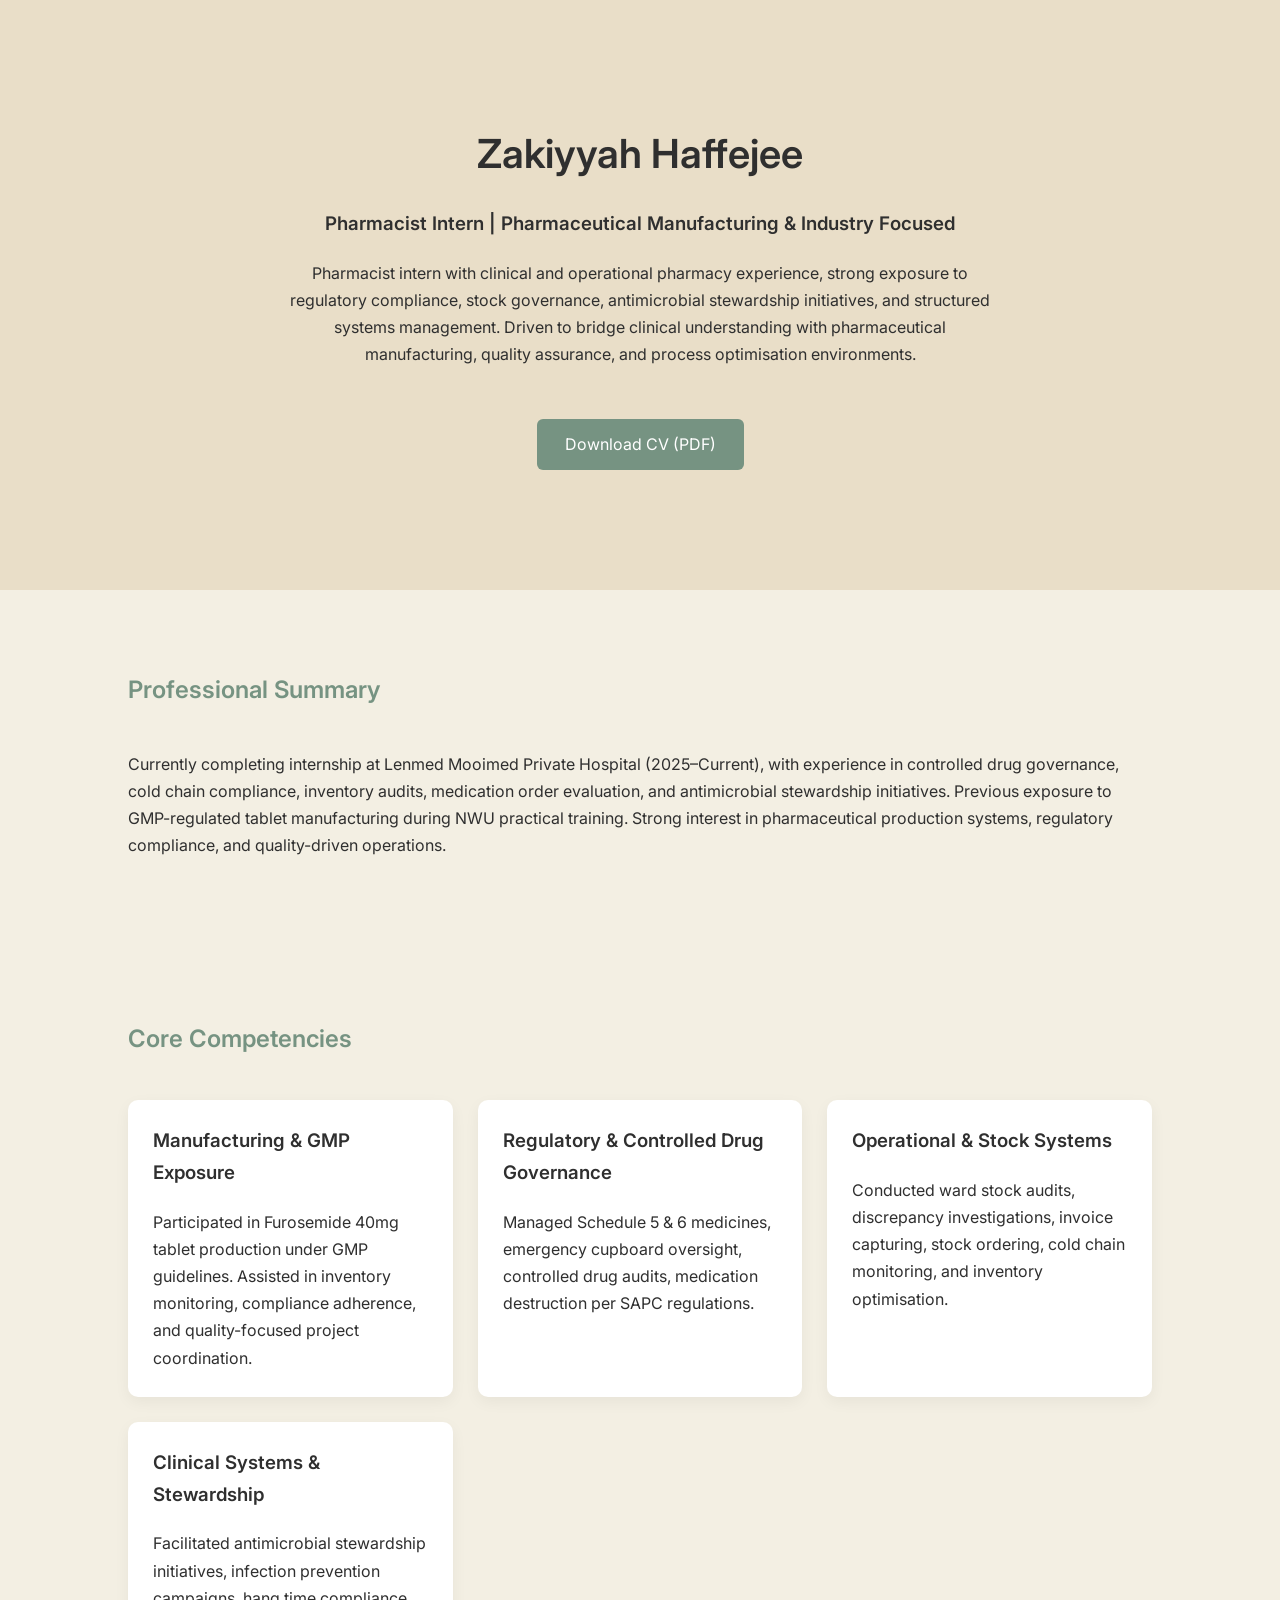
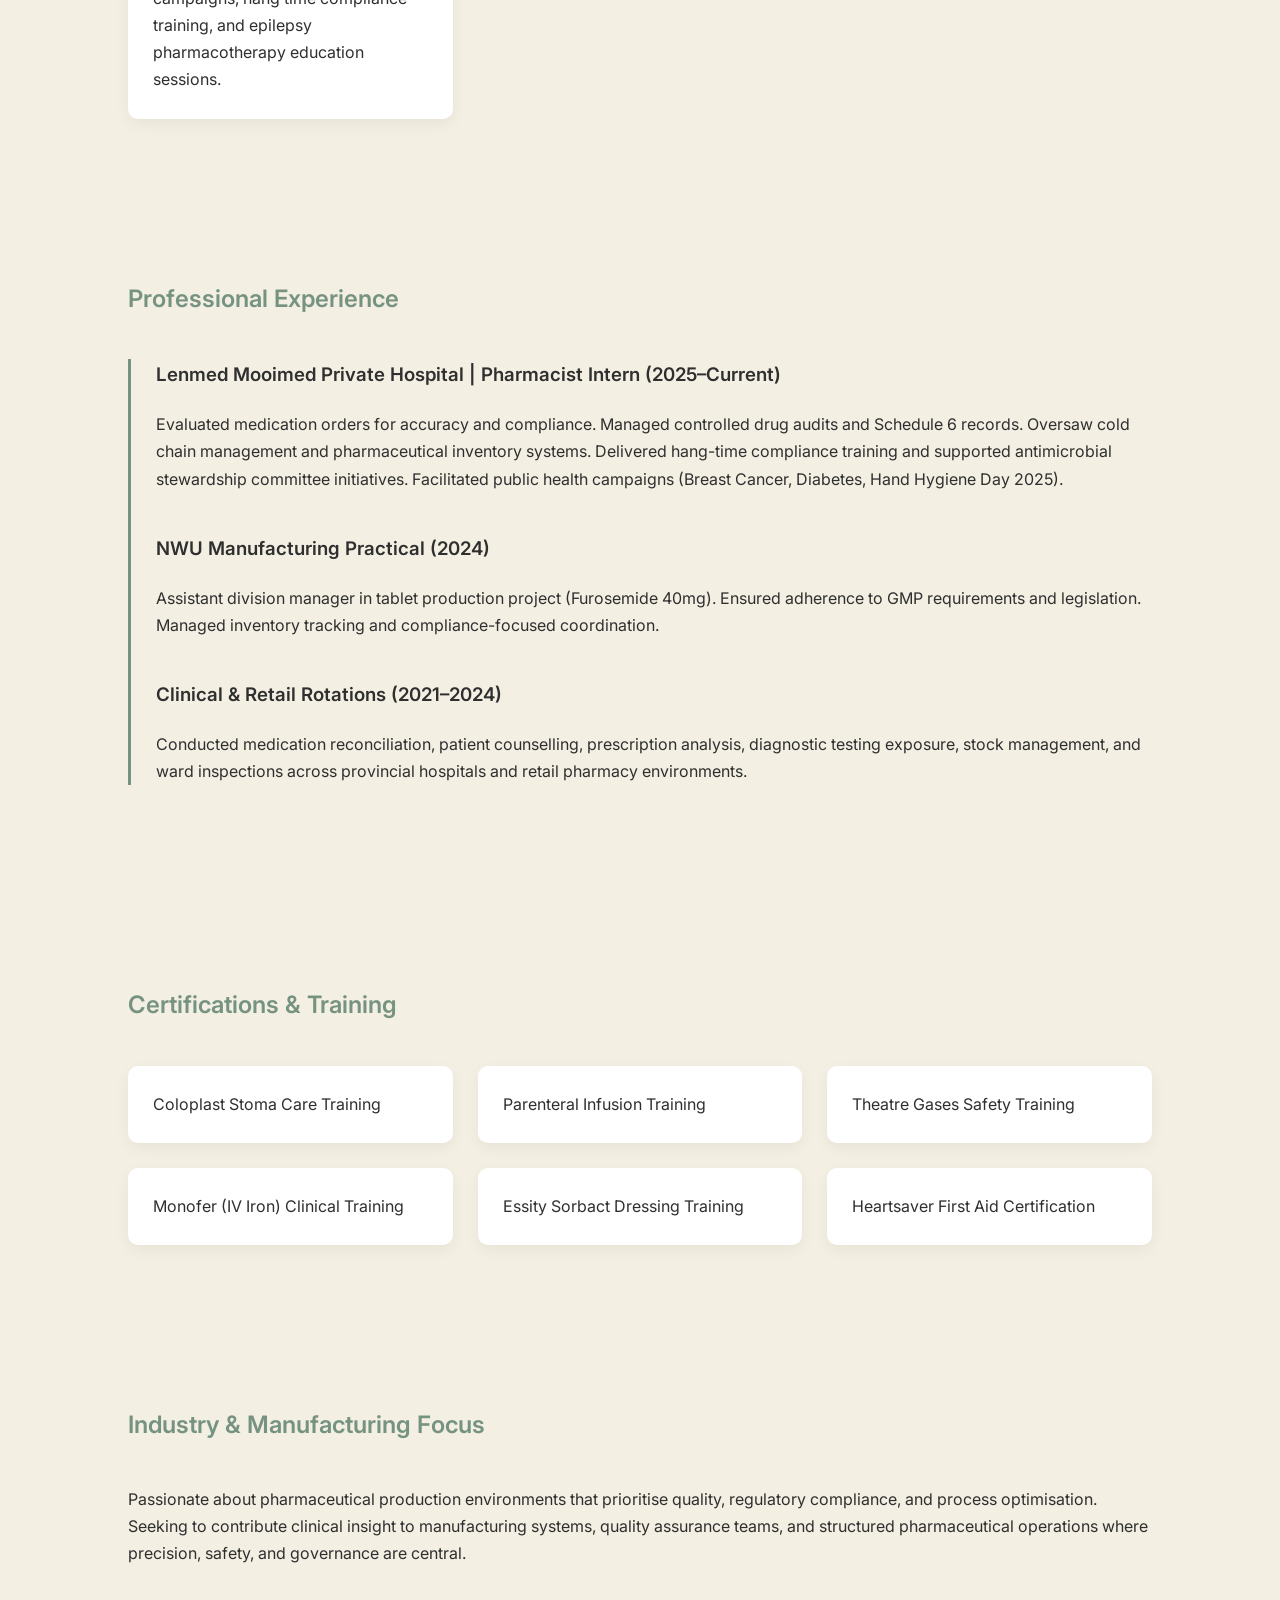
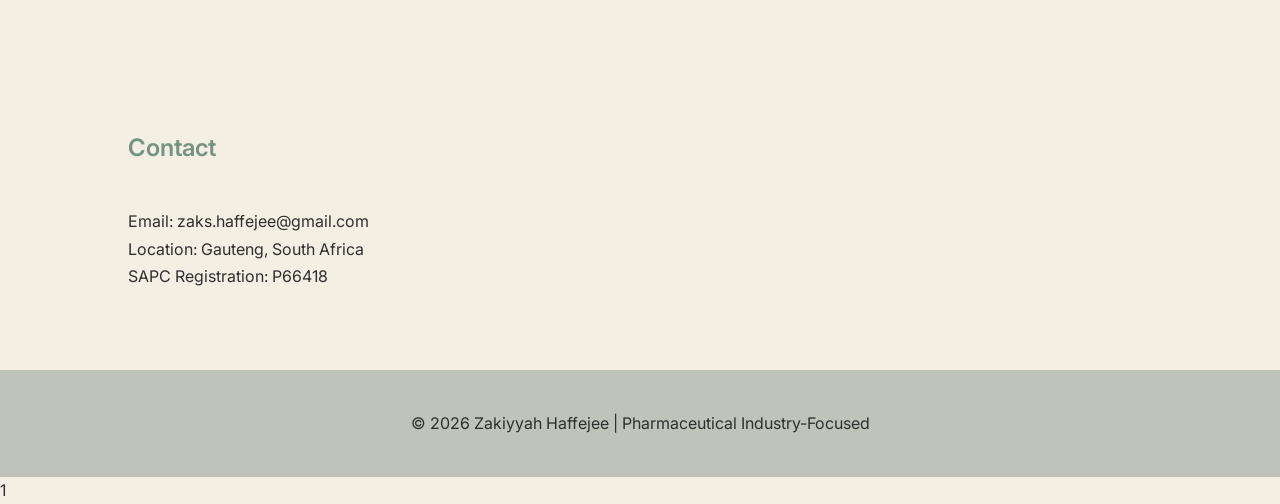
==== index.html @ 511cf8fa "V3" ====
<!DOCTYPE html>
<html lang="en">
<head>
<meta charset="UTF-8">
<meta name="viewport" content="width=device-width, initial-scale=1.0">
<title>Zakiyyah Haffejee | Pharmacist Intern</title>
<link href="https://fonts.googleapis.com/css2?family=Inter:wght@300;400;500;600;700&display=swap" rel="stylesheet">
<style>

:root {
    --primary: #769382;
        --bg-main: #F3EFE3;
            --bg-section: #E9DEC8;
                --accent-soft: #C0C3B9;
                    --text-dark: #2f2f2f;
                    }

                    * {
                        margin: 0;
                            padding: 0;
                                box-sizing: border-box;
                                    font-family: 'Inter', sans-serif;
                                    }

                                    body {
                                        background-color: var(--bg-main);
                                            color: var(--text-dark);
                                                line-height: 1.7;
                                                }

                                                section {
                                                    padding: 80px 10%;
                                                    }

                                                    h1, h2, h3 {
                                                        margin-bottom: 20px;
                                                            font-weight: 600;
                                                            }

                                                            h1 {
                                                                font-size: 2.5rem;
                                                                }

                                                                h2 {
                                                                    color: var(--primary);
                                                                        margin-bottom: 40px;
                                                                        }

                                                                        .hero {
                                                                            background-color: var(--bg-section);
                                                                                text-align: center;
                                                                                    padding: 120px 10%;
                                                                                    }

                                                                                    .hero p {
                                                                                        max-width: 700px;
                                                                                            margin: 20px auto;
                                                                                            }

                                                                                            .btn {
                                                                                                display: inline-block;
                                                                                                    margin-top: 30px;
                                                                                                        padding: 12px 28px;
                                                                                                            border-radius: 6px;
                                                                                                                background-color: var(--primary);
                                                                                                                    color: white;
                                                                                                                        text-decoration: none;
                                                                                                                            transition: 0.3s ease;
                                                                                                                            }

                                                                                                                            .btn:hover {
                                                                                                                                background-color: #5f7768;
                                                                                                                                }

                                                                                                                                .grid {
                                                                                                                                    display: grid;
                                                                                                                                        gap: 25px;
                                                                                                                                        }

                                                                                                                                        .grid-2 {
                                                                                                                                            grid-template-columns: repeat(auto-fit, minmax(280px, 1fr));
                                                                                                                                            }

                                                                                                                                            .card {
                                                                                                                                                background-color: white;
                                                                                                                                                    padding: 25px;
                                                                                                                                                        border-radius: 10px;
                                                                                                                                                            box-shadow: 0 5px 15px rgba(0,0,0,0.05);
                                                                                                                                                                transition: transform 0.4s ease, box-shadow 0.4s ease;
                                                                                                                                                                }

                                                                                                                                                                .card:hover {
                                                                                                                                                                    transform: translateY(-6px);
                                                                                                                                                                        box-shadow: 0 10px 25px rgba(0,0,0,0.08);
                                                                                                                                                                        }

                                                                                                                                                                        .timeline {
                                                                                                                                                                            border-left: 3px solid var(--primary);
                                                                                                                                                                                padding-left: 25px;
                                                                                                                                                                                }

                                                                                                                                                                                .timeline-item {
                                                                                                                                                                                    margin-bottom: 40px;
                                                                                                                                                                                    }

                                                                                                                                                                                    .fade-in {
                                                                                                                                                                                        opacity: 0;
                                                                                                                                                                                            transform: translateY(20px);
                                                                                                                                                                                                transition: all 0.8s ease;
                                                                                                                                                                                                }

                                                                                                                                                                                                .fade-in.visible {
                                                                                                                                                                                                    opacity: 1;
                                                                                                                                                                                                        transform: translateY(0);
                                                                                                                                                                                                        }

                                                                                                                                                                                                        footer {
                                                                                                                                                                                                            text-align: center;
                                                                                                                                                                                                                padding: 40px;
                                                                                                                                                                                                                    background-color: var(--accent-soft);
                                                                                                                                                                                                                    }

                                                                                                                                                                                                                    @media(max-width: 768px) {
                                                                                                                                                                                                                        section {
                                                                                                                                                                                                                                padding: 60px 6%;
                                                                                                                                                                                                                                    }
                                                                                                                                                                                                                                    }

                                                                                                                                                                                                                                    </style>
                                                                                                                                                                                                                                    </head>

                                                                                                                                                                                                                                    <body>

                                                                                                                                                                                                                                    <!-- HERO -->
                                                                                                                                                                                                                                    <section class="hero fade-in">
                                                                                                                                                                                                                                        <h1>Zakiyyah Haffejee</h1>
                                                                                                                                                                                                                                            <h3>Pharmacist Intern | Pharmaceutical Manufacturing & Industry Focused</h3>
                                                                                                                                                                                                                                                <p>
                                                                                                                                                                                                                                                        Pharmacist intern with clinical and operational pharmacy experience, 
                                                                                                                                                                                                                                                                strong exposure to regulatory compliance, stock governance, 
                                                                                                                                                                                                                                                                        antimicrobial stewardship initiatives, and structured systems management. 
                                                                                                                                                                                                                                                                                Driven to bridge clinical understanding with pharmaceutical manufacturing, 
                                                                                                                                                                                                                                                                                        quality assurance, and process optimisation environments.
                                                                                                                                                                                                                                                                                            </p>
                                                                                                                                                                                                                                                                                                <a href="#" class="btn">Download CV (PDF)</a>
                                                                                                                                                                                                                                                                                                </section>

                                                                                                                                                                                                                                                                                                <!-- PROFESSIONAL SUMMARY -->
                                                                                                                                                                                                                                                                                                <section class="fade-in">
                                                                                                                                                                                                                                                                                                    <h2>Professional Summary</h2>
                                                                                                                                                                                                                                                                                                        <p>
                                                                                                                                                                                                                                                                                                                Currently completing internship at Lenmed Mooimed Private Hospital (2025–Current), 
                                                                                                                                                                                                                                                                                                                        with experience in controlled drug governance, cold chain compliance, inventory audits, 
                                                                                                                                                                                                                                                                                                                                medication order evaluation, and antimicrobial stewardship initiatives. 
                                                                                                                                                                                                                                                                                                                                        Previous exposure to GMP-regulated tablet manufacturing during NWU practical training. 
                                                                                                                                                                                                                                                                                                                                                Strong interest in pharmaceutical production systems, regulatory compliance, and quality-driven operations.
                                                                                                                                                                                                                                                                                                                                                    </p>
                                                                                                                                                                                                                                                                                                                                                    </section>

                                                                                                                                                                                                                                                                                                                                                    <!-- CORE COMPETENCIES -->
                                                                                                                                                                                                                                                                                                                                                    <section class="fade-in">
                                                                                                                                                                                                                                                                                                                                                        <h2>Core Competencies</h2>
                                                                                                                                                                                                                                                                                                                                                            <div class="grid grid-2">

                                                                                                                                                                                                                                                                                                                                                                    <div class="card">
                                                                                                                                                                                                                                                                                                                                                                                <h3>Manufacturing & GMP Exposure</h3>
                                                                                                                                                                                                                                                                                                                                                                                            <p>Participated in Furosemide 40mg tablet production under GMP guidelines. 
                                                                                                                                                                                                                                                                                                                                                                                                        Assisted in inventory monitoring, compliance adherence, and quality-focused project coordination.</p>
                                                                                                                                                                                                                                                                                                                                                                                                                </div>

                                                                                                                                                                                                                                                                                                                                                                                                                        <div class="card">
                                                                                                                                                                                                                                                                                                                                                                                                                                    <h3>Regulatory & Controlled Drug Governance</h3>
                                                                                                                                                                                                                                                                                                                                                                                                                                                <p>Managed Schedule 5 & 6 medicines, emergency cupboard oversight, controlled drug audits, 
                                                                                                                                                                                                                                                                                                                                                                                                                                                            medication destruction per SAPC regulations.</p>
                                                                                                                                                                                                                                                                                                                                                                                                                                                                    </div>

                                                                                                                                                                                                                                                                                                                                                                                                                                                                            <div class="card">
                                                                                                                                                                                                                                                                                                                                                                                                                                                                                        <h3>Operational & Stock Systems</h3>
                                                                                                                                                                                                                                                                                                                                                                                                                                                                                                    <p>Conducted ward stock audits, discrepancy investigations, invoice capturing, 
                                                                                                                                                                                                                                                                                                                                                                                                                                                                                                                stock ordering, cold chain monitoring, and inventory optimisation.</p>
                                                                                                                                                                                                                                                                                                                                                                                                                                                                                                                        </div>

                                                                                                                                                                                                                                                                                                                                                                                                                                                                                                                                <div class="card">
                                                                                                                                                                                                                                                                                                                                                                                                                                                                                                                                            <h3>Clinical Systems & Stewardship</h3>
                                                                                                                                                                                                                                                                                                                                                                                                                                                                                                                                                        <p>Facilitated antimicrobial stewardship initiatives, infection prevention campaigns, 
                                                                                                                                                                                                                                                                                                                                                                                                                                                                                                                                                                    hang time compliance training, and epilepsy pharmacotherapy education sessions.</p>
                                                                                                                                                                                                                                                                                                                                                                                                                                                                                                                                                                            </div>

                                                                                                                                                                                                                                                                                                                                                                                                                                                                                                                                                                                </div>
                                                                                                                                                                                                                                                                                                                                                                                                                                                                                                                                                                                </section>

                                                                                                                                                                                                                                                                                                                                                                                                                                                                                                                                                                                <!-- EXPERIENCE -->
                                                                                                                                                                                                                                                                                                                                                                                                                                                                                                                                                                                <section class="fade-in">
                                                                                                                                                                                                                                                                                                                                                                                                                                                                                                                                                                                    <h2>Professional Experience</h2>
                                                                                                                                                                                                                                                                                                                                                                                                                                                                                                                                                                                        <div class="timeline">

                                                                                                                                                                                                                                                                                                                                                                                                                                                                                                                                                                                                <div class="timeline-item">
                                                                                                                                                                                                                                                                                                                                                                                                                                                                                                                                                                                                            <h3>Lenmed Mooimed Private Hospital | Pharmacist Intern (2025–Current)</h3>
                                                                                                                                                                                                                                                                                                                                                                                                                                                                                                                                                                                                                        <p>
                                                                                                                                                                                                                                                                                                                                                                                                                                                                                                                                                                                                                                        Evaluated medication orders for accuracy and compliance. 
                                                                                                                                                                                                                                                                                                                                                                                                                                                                                                                                                                                                                                                        Managed controlled drug audits and Schedule 6 records. 
                                                                                                                                                                                                                                                                                                                                                                                                                                                                                                                                                                                                                                                                        Oversaw cold chain management and pharmaceutical inventory systems. 
                                                                                                                                                                                                                                                                                                                                                                                                                                                                                                                                                                                                                                                                                        Delivered hang-time compliance training and supported antimicrobial stewardship committee initiatives. 
                                                                                                                                                                                                                                                                                                                                                                                                                                                                                                                                                                                                                                                                                                        Facilitated public health campaigns (Breast Cancer, Diabetes, Hand Hygiene Day 2025).
                                                                                                                                                                                                                                                                                                                                                                                                                                                                                                                                                                                                                                                                                                                    </p>
                                                                                                                                                                                                                                                                                                                                                                                                                                                                                                                                                                                                                                                                                                                            </div>

                                                                                                                                                                                                                                                                                                                                                                                                                                                                                                                                                                                                                                                                                                                                    <div class="timeline-item">
                                                                                                                                                                                                                                                                                                                                                                                                                                                                                                                                                                                                                                                                                                                                                <h3>NWU Manufacturing Practical (2024)</h3>
                                                                                                                                                                                                                                                                                                                                                                                                                                                                                                                                                                                                                                                                                                                                                            <p>
                                                                                                                                                                                                                                                                                                                                                                                                                                                                                                                                                                                                                                                                                                                                                                            Assistant division manager in tablet production project (Furosemide 40mg). 
                                                                                                                                                                                                                                                                                                                                                                                                                                                                                                                                                                                                                                                                                                                                                                                            Ensured adherence to GMP requirements and legislation. 
                                                                                                                                                                                                                                                                                                                                                                                                                                                                                                                                                                                                                                                                                                                                                                                                            Managed inventory tracking and compliance-focused coordination.
                                                                                                                                                                                                                                                                                                                                                                                                                                                                                                                                                                                                                                                                                                                                                                                                                        </p>
                                                                                                                                                                                                                                                                                                                                                                                                                                                                                                                                                                                                                                                                                                                                                                                                                                </div>

                                                                                                                                                                                                                                                                                                                                                                                                                                                                                                                                                                                                                                                                                                                                                                                                                                        <div class="timeline-item">
                                                                                                                                                                                                                                                                                                                                                                                                                                                                                                                                                                                                                                                                                                                                                                                                                                                    <h3>Clinical & Retail Rotations (2021–2024)</h3>
                                                                                                                                                                                                                                                                                                                                                                                                                                                                                                                                                                                                                                                                                                                                                                                                                                                                <p>
                                                                                                                                                                                                                                                                                                                                                                                                                                                                                                                                                                                                                                                                                                                                                                                                                                                                                Conducted medication reconciliation, patient counselling, prescription analysis, 
                                                                                                                                                                                                                                                                                                                                                                                                                                                                                                                                                                                                                                                                                                                                                                                                                                                                                                diagnostic testing exposure, stock management, and ward inspections 
                                                                                                                                                                                                                                                                                                                                                                                                                                                                                                                                                                                                                                                                                                                                                                                                                                                                                                                across provincial hospitals and retail pharmacy environments.
                                                                                                                                                                                                                                                                                                                                                                                                                                                                                                                                                                                                                                                                                                                                                                                                                                                                                                                            </p>
                                                                                                                                                                                                                                                                                                                                                                                                                                                                                                                                                                                                                                                                                                                                                                                                                                                                                                                                    </div>

                                                                                                                                                                                                                                                                                                                                                                                                                                                                                                                                                                                                                                                                                                                                                                                                                                                                                                                                        </div>
                                                                                                                                                                                                                                                                                                                                                                                                                                                                                                                                                                                                                                                                                                                                                                                                                                                                                                                                        </section>

                                                                                                                                                                                                                                                                                                                                                                                                                                                                                                                                                                                                                                                                                                                                                                                                                                                                                                                                        <!-- CERTIFICATIONS -->
                                                                                                                                                                                                                                                                                                                                                                                                                                                                                                                                                                                                                                                                                                                                                                                                                                                                                                                                        <section class="fade-in">
                                                                                                                                                                                                                                                                                                                                                                                                                                                                                                                                                                                                                                                                                                                                                                                                                                                                                                                                            <h2>Certifications & Training</h2>
                                                                                                                                                                                                                                                                                                                                                                                                                                                                                                                                                                                                                                                                                                                                                                                                                                                                                                                                                <div class="grid grid-2">
                                                                                                                                                                                                                                                                                                                                                                                                                                                                                                                                                                                                                                                                                                                                                                                                                                                                                                                                                        <div class="card">Coloplast Stoma Care Training</div>
                                                                                                                                                                                                                                                                                                                                                                                                                                                                                                                                                                                                                                                                                                                                                                                                                                                                                                                                                                <div class="card">Parenteral Infusion Training</div>
                                                                                                                                                                                                                                                                                                                                                                                                                                                                                                                                                                                                                                                                                                                                                                                                                                                                                                                                                                        <div class="card">Theatre Gases Safety Training</div>
                                                                                                                                                                                                                                                                                                                                                                                                                                                                                                                                                                                                                                                                                                                                                                                                                                                                                                                                                                                <div class="card">Monofer (IV Iron) Clinical Training</div>
                                                                                                                                                                                                                                                                                                                                                                                                                                                                                                                                                                                                                                                                                                                                                                                                                                                                                                                                                                                        <div class="card">Essity Sorbact Dressing Training</div>
                                                                                                                                                                                                                                                                                                                                                                                                                                                                                                                                                                                                                                                                                                                                                                                                                                                                                                                                                                                                <div class="card">Heartsaver First Aid Certification</div>
                                                                                                                                                                                                                                                                                                                                                                                                                                                                                                                                                                                                                                                                                                                                                                                                                                                                                                                                                                                                    </div>
                                                                                                                                                                                                                                                                                                                                                                                                                                                                                                                                                                                                                                                                                                                                                                                                                                                                                                                                                                                                    </section>

                                                                                                                                                                                                                                                                                                                                                                                                                                                                                                                                                                                                                                                                                                                                                                                                                                                                                                                                                                                                    <!-- INDUSTRY FOCUS -->
                                                                                                                                                                                                                                                                                                                                                                                                                                                                                                                                                                                                                                                                                                                                                                                                                                                                                                                                                                                                    <section class="fade-in">
                                                                                                                                                                                                                                                                                                                                                                                                                                                                                                                                                                                                                                                                                                                                                                                                                                                                                                                                                                                                        <h2>Industry & Manufacturing Focus</h2>
                                                                                                                                                                                                                                                                                                                                                                                                                                                                                                                                                                                                                                                                                                                                                                                                                                                                                                                                                                                                            <p>
                                                                                                                                                                                                                                                                                                                                                                                                                                                                                                                                                                                                                                                                                                                                                                                                                                                                                                                                                                                                                    Passionate about pharmaceutical production environments that prioritise quality, 
                                                                                                                                                                                                                                                                                                                                                                                                                                                                                                                                                                                                                                                                                                                                                                                                                                                                                                                                                                                                                            regulatory compliance, and process optimisation. 
                                                                                                                                                                                                                                                                                                                                                                                                                                                                                                                                                                                                                                                                                                                                                                                                                                                                                                                                                                                                                                    Seeking to contribute clinical insight to manufacturing systems, 
                                                                                                                                                                                                                                                                                                                                                                                                                                                                                                                                                                                                                                                                                                                                                                                                                                                                                                                                                                                                                                            quality assurance teams, and structured pharmaceutical operations 
                                                                                                                                                                                                                                                                                                                                                                                                                                                                                                                                                                                                                                                                                                                                                                                                                                                                                                                                                                                                                                                    where precision, safety, and governance are central.
                                                                                                                                                                                                                                                                                                                                                                                                                                                                                                                                                                                                                                                                                                                                                                                                                                                                                                                                                                                                                                                        </p>
                                                                                                                                                                                                                                                                                                                                                                                                                                                                                                                                                                                                                                                                                                                                                                                                                                                                                                                                                                                                                                                        </section>

                                                                                                                                                                                                                                                                                                                                                                                                                                                                                                                                                                                                                                                                                                                                                                                                                                                                                                                                                                                                                                                        <!-- CONTACT -->
                                                                                                                                                                                                                                                                                                                                                                                                                                                                                                                                                                                                                                                                                                                                                                                                                                                                                                                                                                                                                                                        <section class="fade-in">
                                                                                                                                                                                                                                                                                                                                                                                                                                                                                                                                                                                                                                                                                                                                                                                                                                                                                                                                                                                                                                                            <h2>Contact</h2>
                                                                                                                                                                                                                                                                                                                                                                                                                                                                                                                                                                                                                                                                                                                                                                                                                                                                                                                                                                                                                                                                <p>Email: zaks.haffejee@gmail.com</p>
                                                                                                                                                                                                                                                                                                                                                                                                                                                                                                                                                                                                                                                                                                                                                                                                                                                                                                                                                                                                                                                                    <p>Location: Gauteng, South Africa</p>
                                                                                                                                                                                                                                                                                                                                                                                                                                                                                                                                                                                                                                                                                                                                                                                                                                                                                                                                                                                                                                                                        <p>SAPC Registration: P66418</p>
                                                                                                                                                                                                                                                                                                                                                                                                                                                                                                                                                                                                                                                                                                                                                                                                                                                                                                                                                                                                                                                                        </section>

                                                                                                                                                                                                                                                                                                                                                                                                                                                                                                                                                                                                                                                                                                                                                                                                                                                                                                                                                                                                                                                                        <footer>
                                                                                                                                                                                                                                                                                                                                                                                                                                                                                                                                                                                                                                                                                                                                                                                                                                                                                                                                                                                                                                                                            <p>© 2026 Zakiyyah Haffejee | Pharmaceutical Industry-Focused</p>
                                                                                                                                                                                                                                                                                                                                                                                                                                                                                                                                                                                                                                                                                                                                                                                                                                                                                                                                                                                                                                                                            </footer>

                                                                                                                                                                                                                                                                                                                                                                                                                                                                                                                                                                                                                                                                                                                                                                                                                                                                                                                                                                                                                                                                            <script>
                                                                                                                                                                                                                                                                                                                                                                                                                                                                                                                                                                                                                                                                                                                                                                                                                                                                                                                                                                                                                                                                            const faders = document.querySelectorAll('.fade-in');

                                                                                                                                                                                                                                                                                                                                                                                                                                                                                                                                                                                                                                                                                                                                                                                                                                                                                                                                                                                                                                                                            const appearOptions = {
                                                                                                                                                                                                                                                                                                                                                                                                                                                                                                                                                                                                                                                                                                                                                                                                                                                                                                                                                                                                                                                                                threshold: 0.2
                                                                                                                                                                                                                                                                                                                                                                                                                                                                                                                                                                                                                                                                                                                                                                                                                                                                                                                                                                                                                                                                                };

                                                                                                                                                                                                                                                                                                                                                                                                                                                                                                                                                                                                                                                                                                                                                                                                                                                                                                                                                                                                                                                                                const appearOnScroll = new IntersectionObserver(function(entries, observer) {
                                                                                                                                                                                                                                                                                                                                                                                                                                                                                                                                                                                                                                                                                                                                                                                                                                                                                                                                                                                                                                                                                    entries.forEach(entry => {
                                                                                                                                                                                                                                                                                                                                                                                                                                                                                                                                                                                                                                                                                                                                                                                                                                                                                                                                                                                                                                                                                            if (!entry.isIntersecting) return;
                                                                                                                                                                                                                                                                                                                                                                                                                                                                                                                                                                                                                                                                                                                                                                                                                                                                                                                                                                                                                                                                                                    entry.target.classList.add('visible');
                                                                                                                                                                                                                                                                                                                                                                                                                                                                                                                                                                                                                                                                                                                                                                                                                                                                                                                                                                                                                                                                                                            observer.unobserve(entry.target);
                                                                                                                                                                                                                                                                                                                                                                                                                                                                                                                                                                                                                                                                                                                                                                                                                                                                                                                                                                                                                                                                                                                });
                                                                                                                                                                                                                                                                                                                                                                                                                                                                                                                                                                                                                                                                                                                                                                                                                                                                                                                                                                                                                                                                                                                }, appearOptions);

                                                                                                                                                                                                                                                                                                                                                                                                                                                                                                                                                                                                                                                                                                                                                                                                                                                                                                                                                                                                                                                                                                                faders.forEach(fader => {
                                                                                                                                                                                                                                                                                                                                                                                                                                                                                                                                                                                                                                                                                                                                                                                                                                                                                                                                                                                                                                                                                                                    appearOnScroll.observe(fader);
                                                                                                                                                                                                                                                                                                                                                                                                                                                                                                                                                                                                                                                                                                                                                                                                                                                                                                                                                                                                                                                                                                                    });
                                                                                                                                                                                                                                                                                                                                                                                                                                                                                                                                                                                                                                                                                                                                                                                                                                                                                                                                                                                                                                                                                                                    </script>

                                                                                                                                                                                                                                                                                                                                                                                                                                                                                                                                                                                                                                                                                                                                                                                                                                                                                                                                                                                                                                                                                                                    </body>
                                                                                                                                                                                                                                                                                                                                                                                                                                                                                                                                                                                                                                                                                                                                                                                                                                                                                                                                                                                                                                                                                                                    </html>1
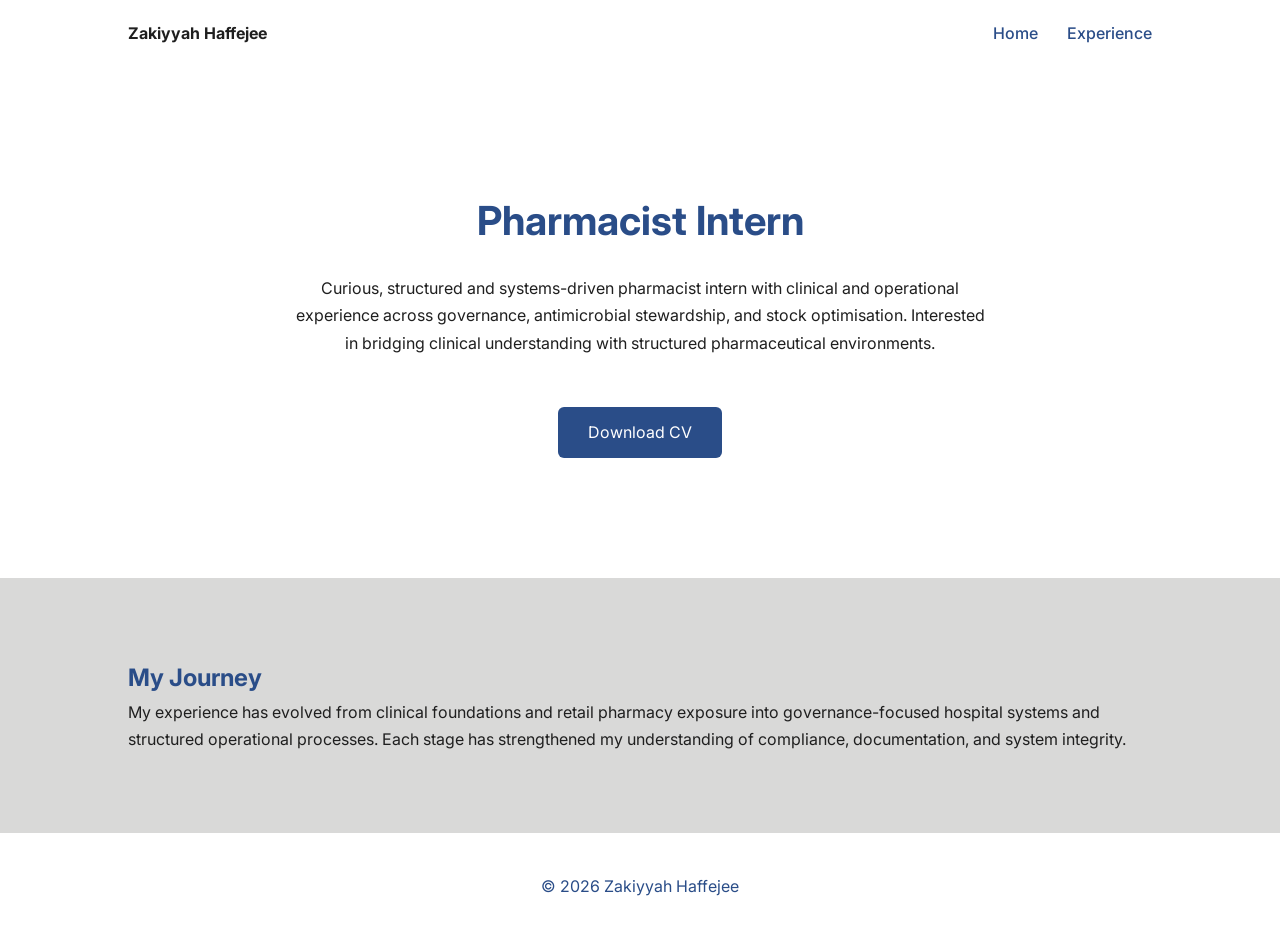
==== commit 7442a670: "Update index.html" ====
--- a/index.html
+++ b/index.html
@@ -1,287 +1,45 @@
 <!DOCTYPE html>
-<html lang="en">
+<html>
 <head>
-<meta charset="UTF-8">
-<meta name="viewport" content="width=device-width, initial-scale=1.0">
-<title>Zakiyyah Haffejee | Pharmacist Intern</title>
-<link href="https://fonts.googleapis.com/css2?family=Inter:wght@300;400;500;600;700&display=swap" rel="stylesheet">
-<style>
+<title>Zakiyyah Haffejee</title>
+<link href="https://fonts.googleapis.com/css2?family=Inter:wght@300;400;500;600&display=swap" rel="stylesheet">
+<link rel="stylesheet" href="style.css">
+</head>
 
-:root {
-    --primary: #769382;
-        --bg-main: #F3EFE3;
-            --bg-section: #E9DEC8;
-                --accent-soft: #C0C3B9;
-                    --text-dark: #2f2f2f;
-                    }
+<body>
 
-                    * {
-                        margin: 0;
-                            padding: 0;
-                                box-sizing: border-box;
-                                    font-family: 'Inter', sans-serif;
-                                    }
+<nav>
+  <div><strong>Zakiyyah Haffejee</strong></div>
+  <div>
+    <a href="index.html">Home</a>
+    <a href="experience.html">Experience</a>
+  </div>
+</nav>
 
-                                    body {
-                                        background-color: var(--bg-main);
-                                            color: var(--text-dark);
-                                                line-height: 1.7;
-                                                }
+<section class="hero">
+  <h1>Pharmacist Intern</h1>
+  <p>
+    Curious, structured and systems-driven pharmacist intern with clinical 
+    and operational experience across governance, antimicrobial stewardship, 
+    and stock optimisation. Interested in bridging clinical understanding 
+    with structured pharmaceutical environments.
+  </p>
+  <a href="#" class="button">Download CV</a>
+</section>
 
-                                                section {
-                                                    padding: 80px 10%;
-                                                    }
+<section>
+  <h2 style="color: #2A4D88;">My Journey</h2>
+  <p>
+    My experience has evolved from clinical foundations and retail pharmacy 
+    exposure into governance-focused hospital systems and structured operational 
+    processes. Each stage has strengthened my understanding of compliance, 
+    documentation, and system integrity.
+  </p>
+</section>
 
-                                                    h1, h2, h3 {
-                                                        margin-bottom: 20px;
-                                                            font-weight: 600;
-                                                            }
+<footer>
+  © 2026 Zakiyyah Haffejee
+</footer>
 
-                                                            h1 {
-                                                                font-size: 2.5rem;
-                                                                }
-
-                                                                h2 {
-                                                                    color: var(--primary);
-                                                                        margin-bottom: 40px;
-                                                                        }
-
-                                                                        .hero {
-                                                                            background-color: var(--bg-section);
-                                                                                text-align: center;
-                                                                                    padding: 120px 10%;
-                                                                                    }
-
-                                                                                    .hero p {
-                                                                                        max-width: 700px;
-                                                                                            margin: 20px auto;
-                                                                                            }
-
-                                                                                            .btn {
-                                                                                                display: inline-block;
-                                                                                                    margin-top: 30px;
-                                                                                                        padding: 12px 28px;
-                                                                                                            border-radius: 6px;
-                                                                                                                background-color: var(--primary);
-                                                                                                                    color: white;
-                                                                                                                        text-decoration: none;
-                                                                                                                            transition: 0.3s ease;
-                                                                                                                            }
-
-                                                                                                                            .btn:hover {
-                                                                                                                                background-color: #5f7768;
-                                                                                                                                }
-
-                                                                                                                                .grid {
-                                                                                                                                    display: grid;
-                                                                                                                                        gap: 25px;
-                                                                                                                                        }
-
-                                                                                                                                        .grid-2 {
-                                                                                                                                            grid-template-columns: repeat(auto-fit, minmax(280px, 1fr));
-                                                                                                                                            }
-
-                                                                                                                                            .card {
-                                                                                                                                                background-color: white;
-                                                                                                                                                    padding: 25px;
-                                                                                                                                                        border-radius: 10px;
-                                                                                                                                                            box-shadow: 0 5px 15px rgba(0,0,0,0.05);
-                                                                                                                                                                transition: transform 0.4s ease, box-shadow 0.4s ease;
-                                                                                                                                                                }
-
-                                                                                                                                                                .card:hover {
-                                                                                                                                                                    transform: translateY(-6px);
-                                                                                                                                                                        box-shadow: 0 10px 25px rgba(0,0,0,0.08);
-                                                                                                                                                                        }
-
-                                                                                                                                                                        .timeline {
-                                                                                                                                                                            border-left: 3px solid var(--primary);
-                                                                                                                                                                                padding-left: 25px;
-                                                                                                                                                                                }
-
-                                                                                                                                                                                .timeline-item {
-                                                                                                                                                                                    margin-bottom: 40px;
-                                                                                                                                                                                    }
-
-                                                                                                                                                                                    .fade-in {
-                                                                                                                                                                                        opacity: 0;
-                                                                                                                                                                                            transform: translateY(20px);
-                                                                                                                                                                                                transition: all 0.8s ease;
-                                                                                                                                                                                                }
-
-                                                                                                                                                                                                .fade-in.visible {
-                                                                                                                                                                                                    opacity: 1;
-                                                                                                                                                                                                        transform: translateY(0);
-                                                                                                                                                                                                        }
-
-                                                                                                                                                                                                        footer {
-                                                                                                                                                                                                            text-align: center;
-                                                                                                                                                                                                                padding: 40px;
-                                                                                                                                                                                                                    background-color: var(--accent-soft);
-                                                                                                                                                                                                                    }
-
-                                                                                                                                                                                                                    @media(max-width: 768px) {
-                                                                                                                                                                                                                        section {
-                                                                                                                                                                                                                                padding: 60px 6%;
-                                                                                                                                                                                                                                    }
-                                                                                                                                                                                                                                    }
-
-                                                                                                                                                                                                                                    </style>
-                                                                                                                                                                                                                                    </head>
-
-                                                                                                                                                                                                                                    <body>
-
-                                                                                                                                                                                                                                    <!-- HERO -->
-                                                                                                                                                                                                                                    <section class="hero fade-in">
-                                                                                                                                                                                                                                        <h1>Zakiyyah Haffejee</h1>
-                                                                                                                                                                                                                                            <h3>Pharmacist Intern | Pharmaceutical Manufacturing & Industry Focused</h3>
-                                                                                                                                                                                                                                                <p>
-                                                                                                                                                                                                                                                        Pharmacist intern with clinical and operational pharmacy experience, 
-                                                                                                                                                                                                                                                                strong exposure to regulatory compliance, stock governance, 
-                                                                                                                                                                                                                                                                        antimicrobial stewardship initiatives, and structured systems management. 
-                                                                                                                                                                                                                                                                                Driven to bridge clinical understanding with pharmaceutical manufacturing, 
-                                                                                                                                                                                                                                                                                        quality assurance, and process optimisation environments.
-                                                                                                                                                                                                                                                                                            </p>
-                                                                                                                                                                                                                                                                                                <a href="#" class="btn">Download CV (PDF)</a>
-                                                                                                                                                                                                                                                                                                </section>
-
-                                                                                                                                                                                                                                                                                                <!-- PROFESSIONAL SUMMARY -->
-                                                                                                                                                                                                                                                                                                <section class="fade-in">
-                                                                                                                                                                                                                                                                                                    <h2>Professional Summary</h2>
-                                                                                                                                                                                                                                                                                                        <p>
-                                                                                                                                                                                                                                                                                                                Currently completing internship at Lenmed Mooimed Private Hospital (2025–Current), 
-                                                                                                                                                                                                                                                                                                                        with experience in controlled drug governance, cold chain compliance, inventory audits, 
-                                                                                                                                                                                                                                                                                                                                medication order evaluation, and antimicrobial stewardship initiatives. 
-                                                                                                                                                                                                                                                                                                                                        Previous exposure to GMP-regulated tablet manufacturing during NWU practical training. 
-                                                                                                                                                                                                                                                                                                                                                Strong interest in pharmaceutical production systems, regulatory compliance, and quality-driven operations.
-                                                                                                                                                                                                                                                                                                                                                    </p>
-                                                                                                                                                                                                                                                                                                                                                    </section>
-
-                                                                                                                                                                                                                                                                                                                                                    <!-- CORE COMPETENCIES -->
-                                                                                                                                                                                                                                                                                                                                                    <section class="fade-in">
-                                                                                                                                                                                                                                                                                                                                                        <h2>Core Competencies</h2>
-                                                                                                                                                                                                                                                                                                                                                            <div class="grid grid-2">
-
-                                                                                                                                                                                                                                                                                                                                                                    <div class="card">
-                                                                                                                                                                                                                                                                                                                                                                                <h3>Manufacturing & GMP Exposure</h3>
-                                                                                                                                                                                                                                                                                                                                                                                            <p>Participated in Furosemide 40mg tablet production under GMP guidelines. 
-                                                                                                                                                                                                                                                                                                                                                                                                        Assisted in inventory monitoring, compliance adherence, and quality-focused project coordination.</p>
-                                                                                                                                                                                                                                                                                                                                                                                                                </div>
-
-                                                                                                                                                                                                                                                                                                                                                                                                                        <div class="card">
-                                                                                                                                                                                                                                                                                                                                                                                                                                    <h3>Regulatory & Controlled Drug Governance</h3>
-                                                                                                                                                                                                                                                                                                                                                                                                                                                <p>Managed Schedule 5 & 6 medicines, emergency cupboard oversight, controlled drug audits, 
-                                                                                                                                                                                                                                                                                                                                                                                                                                                            medication destruction per SAPC regulations.</p>
-                                                                                                                                                                                                                                                                                                                                                                                                                                                                    </div>
-
-                                                                                                                                                                                                                                                                                                                                                                                                                                                                            <div class="card">
-                                                                                                                                                                                                                                                                                                                                                                                                                                                                                        <h3>Operational & Stock Systems</h3>
-                                                                                                                                                                                                                                                                                                                                                                                                                                                                                                    <p>Conducted ward stock audits, discrepancy investigations, invoice capturing, 
-                                                                                                                                                                                                                                                                                                                                                                                                                                                                                                                stock ordering, cold chain monitoring, and inventory optimisation.</p>
-                                                                                                                                                                                                                                                                                                                                                                                                                                                                                                                        </div>
-
-                                                                                                                                                                                                                                                                                                                                                                                                                                                                                                                                <div class="card">
-                                                                                                                                                                                                                                                                                                                                                                                                                                                                                                                                            <h3>Clinical Systems & Stewardship</h3>
-                                                                                                                                                                                                                                                                                                                                                                                                                                                                                                                                                        <p>Facilitated antimicrobial stewardship initiatives, infection prevention campaigns, 
-                                                                                                                                                                                                                                                                                                                                                                                                                                                                                                                                                                    hang time compliance training, and epilepsy pharmacotherapy education sessions.</p>
-                                                                                                                                                                                                                                                                                                                                                                                                                                                                                                                                                                            </div>
-
-                                                                                                                                                                                                                                                                                                                                                                                                                                                                                                                                                                                </div>
-                                                                                                                                                                                                                                                                                                                                                                                                                                                                                                                                                                                </section>
-
-                                                                                                                                                                                                                                                                                                                                                                                                                                                                                                                                                                                <!-- EXPERIENCE -->
-                                                                                                                                                                                                                                                                                                                                                                                                                                                                                                                                                                                <section class="fade-in">
-                                                                                                                                                                                                                                                                                                                                                                                                                                                                                                                                                                                    <h2>Professional Experience</h2>
-                                                                                                                                                                                                                                                                                                                                                                                                                                                                                                                                                                                        <div class="timeline">
-
-                                                                                                                                                                                                                                                                                                                                                                                                                                                                                                                                                                                                <div class="timeline-item">
-                                                                                                                                                                                                                                                                                                                                                                                                                                                                                                                                                                                                            <h3>Lenmed Mooimed Private Hospital | Pharmacist Intern (2025–Current)</h3>
-                                                                                                                                                                                                                                                                                                                                                                                                                                                                                                                                                                                                                        <p>
-                                                                                                                                                                                                                                                                                                                                                                                                                                                                                                                                                                                                                                        Evaluated medication orders for accuracy and compliance. 
-                                                                                                                                                                                                                                                                                                                                                                                                                                                                                                                                                                                                                                                        Managed controlled drug audits and Schedule 6 records. 
-                                                                                                                                                                                                                                                                                                                                                                                                                                                                                                                                                                                                                                                                        Oversaw cold chain management and pharmaceutical inventory systems. 
-                                                                                                                                                                                                                                                                                                                                                                                                                                                                                                                                                                                                                                                                                        Delivered hang-time compliance training and supported antimicrobial stewardship committee initiatives. 
-                                                                                                                                                                                                                                                                                                                                                                                                                                                                                                                                                                                                                                                                                                        Facilitated public health campaigns (Breast Cancer, Diabetes, Hand Hygiene Day 2025).
-                                                                                                                                                                                                                                                                                                                                                                                                                                                                                                                                                                                                                                                                                                                    </p>
-                                                                                                                                                                                                                                                                                                                                                                                                                                                                                                                                                                                                                                                                                                                            </div>
-
-                                                                                                                                                                                                                                                                                                                                                                                                                                                                                                                                                                                                                                                                                                                                    <div class="timeline-item">
-                                                                                                                                                                                                                                                                                                                                                                                                                                                                                                                                                                                                                                                                                                                                                <h3>NWU Manufacturing Practical (2024)</h3>
-                                                                                                                                                                                                                                                                                                                                                                                                                                                                                                                                                                                                                                                                                                                                                            <p>
-                                                                                                                                                                                                                                                                                                                                                                                                                                                                                                                                                                                                                                                                                                                                                                            Assistant division manager in tablet production project (Furosemide 40mg). 
-                                                                                                                                                                                                                                                                                                                                                                                                                                                                                                                                                                                                                                                                                                                                                                                            Ensured adherence to GMP requirements and legislation. 
-                                                                                                                                                                                                                                                                                                                                                                                                                                                                                                                                                                                                                                                                                                                                                                                                            Managed inventory tracking and compliance-focused coordination.
-                                                                                                                                                                                                                                                                                                                                                                                                                                                                                                                                                                                                                                                                                                                                                                                                                        </p>
-                                                                                                                                                                                                                                                                                                                                                                                                                                                                                                                                                                                                                                                                                                                                                                                                                                </div>
-
-                                                                                                                                                                                                                                                                                                                                                                                                                                                                                                                                                                                                                                                                                                                                                                                                                                        <div class="timeline-item">
-                                                                                                                                                                                                                                                                                                                                                                                                                                                                                                                                                                                                                                                                                                                                                                                                                                                    <h3>Clinical & Retail Rotations (2021–2024)</h3>
-                                                                                                                                                                                                                                                                                                                                                                                                                                                                                                                                                                                                                                                                                                                                                                                                                                                                <p>
-                                                                                                                                                                                                                                                                                                                                                                                                                                                                                                                                                                                                                                                                                                                                                                                                                                                                                Conducted medication reconciliation, patient counselling, prescription analysis, 
-                                                                                                                                                                                                                                                                                                                                                                                                                                                                                                                                                                                                                                                                                                                                                                                                                                                                                                diagnostic testing exposure, stock management, and ward inspections 
-                                                                                                                                                                                                                                                                                                                                                                                                                                                                                                                                                                                                                                                                                                                                                                                                                                                                                                                across provincial hospitals and retail pharmacy environments.
-                                                                                                                                                                                                                                                                                                                                                                                                                                                                                                                                                                                                                                                                                                                                                                                                                                                                                                                            </p>
-                                                                                                                                                                                                                                                                                                                                                                                                                                                                                                                                                                                                                                                                                                                                                                                                                                                                                                                                    </div>
-
-                                                                                                                                                                                                                                                                                                                                                                                                                                                                                                                                                                                                                                                                                                                                                                                                                                                                                                                                        </div>
-                                                                                                                                                                                                                                                                                                                                                                                                                                                                                                                                                                                                                                                                                                                                                                                                                                                                                                                                        </section>
-
-                                                                                                                                                                                                                                                                                                                                                                                                                                                                                                                                                                                                                                                                                                                                                                                                                                                                                                                                        <!-- CERTIFICATIONS -->
-                                                                                                                                                                                                                                                                                                                                                                                                                                                                                                                                                                                                                                                                                                                                                                                                                                                                                                                                        <section class="fade-in">
-                                                                                                                                                                                                                                                                                                                                                                                                                                                                                                                                                                                                                                                                                                                                                                                                                                                                                                                                            <h2>Certifications & Training</h2>
-                                                                                                                                                                                                                                                                                                                                                                                                                                                                                                                                                                                                                                                                                                                                                                                                                                                                                                                                                <div class="grid grid-2">
-                                                                                                                                                                                                                                                                                                                                                                                                                                                                                                                                                                                                                                                                                                                                                                                                                                                                                                                                                        <div class="card">Coloplast Stoma Care Training</div>
-                                                                                                                                                                                                                                                                                                                                                                                                                                                                                                                                                                                                                                                                                                                                                                                                                                                                                                                                                                <div class="card">Parenteral Infusion Training</div>
-                                                                                                                                                                                                                                                                                                                                                                                                                                                                                                                                                                                                                                                                                                                                                                                                                                                                                                                                                                        <div class="card">Theatre Gases Safety Training</div>
-                                                                                                                                                                                                                                                                                                                                                                                                                                                                                                                                                                                                                                                                                                                                                                                                                                                                                                                                                                                <div class="card">Monofer (IV Iron) Clinical Training</div>
-                                                                                                                                                                                                                                                                                                                                                                                                                                                                                                                                                                                                                                                                                                                                                                                                                                                                                                                                                                                        <div class="card">Essity Sorbact Dressing Training</div>
-                                                                                                                                                                                                                                                                                                                                                                                                                                                                                                                                                                                                                                                                                                                                                                                                                                                                                                                                                                                                <div class="card">Heartsaver First Aid Certification</div>
-                                                                                                                                                                                                                                                                                                                                                                                                                                                                                                                                                                                                                                                                                                                                                                                                                                                                                                                                                                                                    </div>
-                                                                                                                                                                                                                                                                                                                                                                                                                                                                                                                                                                                                                                                                                                                                                                                                                                                                                                                                                                                                    </section>
-
-                                                                                                                                                                                                                                                                                                                                                                                                                                                                                                                                                                                                                                                                                                                                                                                                                                                                                                                                                                                                    <!-- INDUSTRY FOCUS -->
-                                                                                                                                                                                                                                                                                                                                                                                                                                                                                                                                                                                                                                                                                                                                                                                                                                                                                                                                                                                                    <section class="fade-in">
-                                                                                                                                                                                                                                                                                                                                                                                                                                                                                                                                                                                                                                                                                                                                                                                                                                                                                                                                                                                                        <h2>Industry & Manufacturing Focus</h2>
-                                                                                                                                                                                                                                                                                                                                                                                                                                                                                                                                                                                                                                                                                                                                                                                                                                                                                                                                                                                                            <p>
-                                                                                                                                                                                                                                                                                                                                                                                                                                                                                                                                                                                                                                                                                                                                                                                                                                                                                                                                                                                                                    Passionate about pharmaceutical production environments that prioritise quality, 
-                                                                                                                                                                                                                                                                                                                                                                                                                                                                                                                                                                                                                                                                                                                                                                                                                                                                                                                                                                                                                            regulatory compliance, and process optimisation. 
-                                                                                                                                                                                                                                                                                                                                                                                                                                                                                                                                                                                                                                                                                                                                                                                                                                                                                                                                                                                                                                    Seeking to contribute clinical insight to manufacturing systems, 
-                                                                                                                                                                                                                                                                                                                                                                                                                                                                                                                                                                                                                                                                                                                                                                                                                                                                                                                                                                                                                                            quality assurance teams, and structured pharmaceutical operations 
-                                                                                                                                                                                                                                                                                                                                                                                                                                                                                                                                                                                                                                                                                                                                                                                                                                                                                                                                                                                                                                                    where precision, safety, and governance are central.
-                                                                                                                                                                                                                                                                                                                                                                                                                                                                                                                                                                                                                                                                                                                                                                                                                                                                                                                                                                                                                                                        </p>
-                                                                                                                                                                                                                                                                                                                                                                                                                                                                                                                                                                                                                                                                                                                                                                                                                                                                                                                                                                                                                                                        </section>
-
-                                                                                                                                                                                                                                                                                                                                                                                                                                                                                                                                                                                                                                                                                                                                                                                                                                                                                                                                                                                                                                                        <!-- CONTACT -->
-                                                                                                                                                                                                                                                                                                                                                                                                                                                                                                                                                                                                                                                                                                                                                                                                                                                                                                                                                                                                                                                        <section class="fade-in">
-                                                                                                                                                                                                                                                                                                                                                                                                                                                                                                                                                                                                                                                                                                                                                                                                                                                                                                                                                                                                                                                            <h2>Contact</h2>
-                                                                                                                                                                                                                                                                                                                                                                                                                                                                                                                                                                                                                                                                                                                                                                                                                                                                                                                                                                                                                                                                <p>Email: zaks.haffejee@gmail.com</p>
-                                                                                                                                                                                                                                                                                                                                                                                                                                                                                                                                                                                                                                                                                                                                                                                                                                                                                                                                                                                                                                                                    <p>Location: Gauteng, South Africa</p>
-                                                                                                                                                                                                                                                                                                                                                                                                                                                                                                                                                                                                                                                                                                                                                                                                                                                                                                                                                                                                                                                                        <p>SAPC Registration: P66418</p>
-                                                                                                                                                                                                                                                                                                                                                                                                                                                                                                                                                                                                                                                                                                                                                                                                                                                                                                                                                                                                                                                                        </section>
-
-                                                                                                                                                                                                                                                                                                                                                                                                                                                                                                                                                                                                                                                                                                                                                                                                                                                                                                                                                                                                                                                                        <footer>
-                                                                                                                                                                                                                                                                                                                                                                                                                                                                                                                                                                                                                                                                                                                                                                                                                                                                                                                                                                                                                                                                            <p>© 2026 Zakiyyah Haffejee | Pharmaceutical Industry-Focused</p>
-                                                                                                                                                                                                                                                                                                                                                                                                                                                                                                                                                                                                                                                                                                                                                                                                                                                                                                                                                                                                                                                                            </footer>
-
-                                                                                                                                                                                                                                                                                                                                                                                                                                                                                                                                                                                                                                                                                                                                                                                                                                                                                                                                                                                                                                                                            <script>
-                                                                                                                                                                                                                                                                                                                                                                                                                                                                                                                                                                                                                                                                                                                                                                                                                                                                                                                                                                                                                                                                            const faders = document.querySelectorAll('.fade-in');
-
-                                                                                                                                                                                                                                                                                                                                                                                                                                                                                                                                                                                                                                                                                                                                                                                                                                                                                                                                                                                                                                                                            const appearOptions = {
-                                                                                                                                                                                                                                                                                                                                                                                                                                                                                                                                                                                                                                                                                                                                                                                                                                                                                                                                                                                                                                                                                threshold: 0.2
-                                                                                                                                                                                                                                                                                                                                                                                                                                                                                                                                                                                                                                                                                                                                                                                                                                                                                                                                                                                                                                                                                };
-
-                                                                                                                                                                                                                                                                                                                                                                                                                                                                                                                                                                                                                                                                                                                                                                                                                                                                                                                                                                                                                                                                                const appearOnScroll = new IntersectionObserver(function(entries, observer) {
-                                                                                                                                                                                                                                                                                                                                                                                                                                                                                                                                                                                                                                                                                                                                                                                                                                                                                                                                                                                                                                                                                    entries.forEach(entry => {
-                                                                                                                                                                                                                                                                                                                                                                                                                                                                                                                                                                                                                                                                                                                                                                                                                                                                                                                                                                                                                                                                                            if (!entry.isIntersecting) return;
-                                                                                                                                                                                                                                                                                                                                                                                                                                                                                                                                                                                                                                                                                                                                                                                                                                                                                                                                                                                                                                                                                                    entry.target.classList.add('visible');
-                                                                                                                                                                                                                                                                                                                                                                                                                                                                                                                                                                                                                                                                                                                                                                                                                                                                                                                                                                                                                                                                                                            observer.unobserve(entry.target);
-                                                                                                                                                                                                                                                                                                                                                                                                                                                                                                                                                                                                                                                                                                                                                                                                                                                                                                                                                                                                                                                                                                                });
-                                                                                                                                                                                                                                                                                                                                                                                                                                                                                                                                                                                                                                                                                                                                                                                                                                                                                                                                                                                                                                                                                                                }, appearOptions);
-
-                                                                                                                                                                                                                                                                                                                                                                                                                                                                                                                                                                                                                                                                                                                                                                                                                                                                                                                                                                                                                                                                                                                faders.forEach(fader => {
-                                                                                                                                                                                                                                                                                                                                                                                                                                                                                                                                                                                                                                                                                                                                                                                                                                                                                                                                                                                                                                                                                                                    appearOnScroll.observe(fader);
-                                                                                                                                                                                                                                                                                                                                                                                                                                                                                                                                                                                                                                                                                                                                                                                                                                                                                                                                                                                                                                                                                                                    });
-                                                                                                                                                                                                                                                                                                                                                                                                                                                                                                                                                                                                                                                                                                                                                                                                                                                                                                                                                                                                                                                                                                                    </script>
-
-                                                                                                                                                                                                                                                                                                                                                                                                                                                                                                                                                                                                                                                                                                                                                                                                                                                                                                                                                                                                                                                                                                                    </body>
-                                                                                                                                                                                                                                                                                                                                                                                                                                                                                                                                                                                                                                                                                                                                                                                                                                                                                                                                                                                                                                                                                                                    </html>1+</body>
+</html>
--- a/style.css
+++ b/style.css
@@ -0,0 +1,112 @@
+:root {
+  --primary: #2A4D88;
+  --soft-blue: #7C94B8;
+  --light-bg: #D9D9D8;
+  --muted: #B1BBC8;
+  --text: #1f1f1f;
+}
+
+* {
+  margin: 0;
+  padding: 0;
+  box-sizing: border-box;
+  font-family: 'Inter', sans-serif;
+}
+
+body {
+  background: var(--light-bg);
+  color: var(--text);
+  line-height: 1.7;
+}
+
+nav {
+  background: white;
+  padding: 20px 10%;
+  display: flex;
+  justify-content: space-between;
+  align-items: center;
+}
+
+nav a {
+  text-decoration: none;
+  color: var(--primary);
+  margin-left: 25px;
+  font-weight: 500;
+}
+
+nav a:hover {
+  color: var(--soft-blue);
+}
+
+section {
+  padding: 80px 10%;
+}
+
+.hero {
+  background: white;
+  text-align: center;
+  padding: 120px 10%;
+}
+
+.hero h1 {
+  font-size: 2.5rem;
+  color: var(--primary);
+}
+
+.hero p {
+  max-width: 700px;
+  margin: 20px auto;
+}
+
+.button {
+  display: inline-block;
+  margin-top: 30px;
+  padding: 12px 30px;
+  background: var(--primary);
+  color: white;
+  text-decoration: none;
+  border-radius: 6px;
+  transition: 0.3s ease;
+}
+
+.button:hover {
+  background: var(--soft-blue);
+}
+
+.timeline {
+  border-left: 3px solid var(--primary);
+  padding-left: 30px;
+}
+
+.timeline-item {
+  margin-bottom: 40px;
+}
+
+.accordion {
+  background: white;
+  padding: 20px;
+  border-radius: 8px;
+  cursor: pointer;
+  transition: 0.3s ease;
+}
+
+.accordion:hover {
+  background: var(--muted);
+}
+
+.panel {
+  max-height: 0;
+  overflow: hidden;
+  transition: max-height 0.5s ease;
+  background: #ffffff;
+  padding: 0 20px;
+  border-radius: 0 0 8px 8px;
+}
+
+footer {
+  text-align: center;
+  padding: 40px;
+  background: white;
+  color: var(--primary);
+}
+
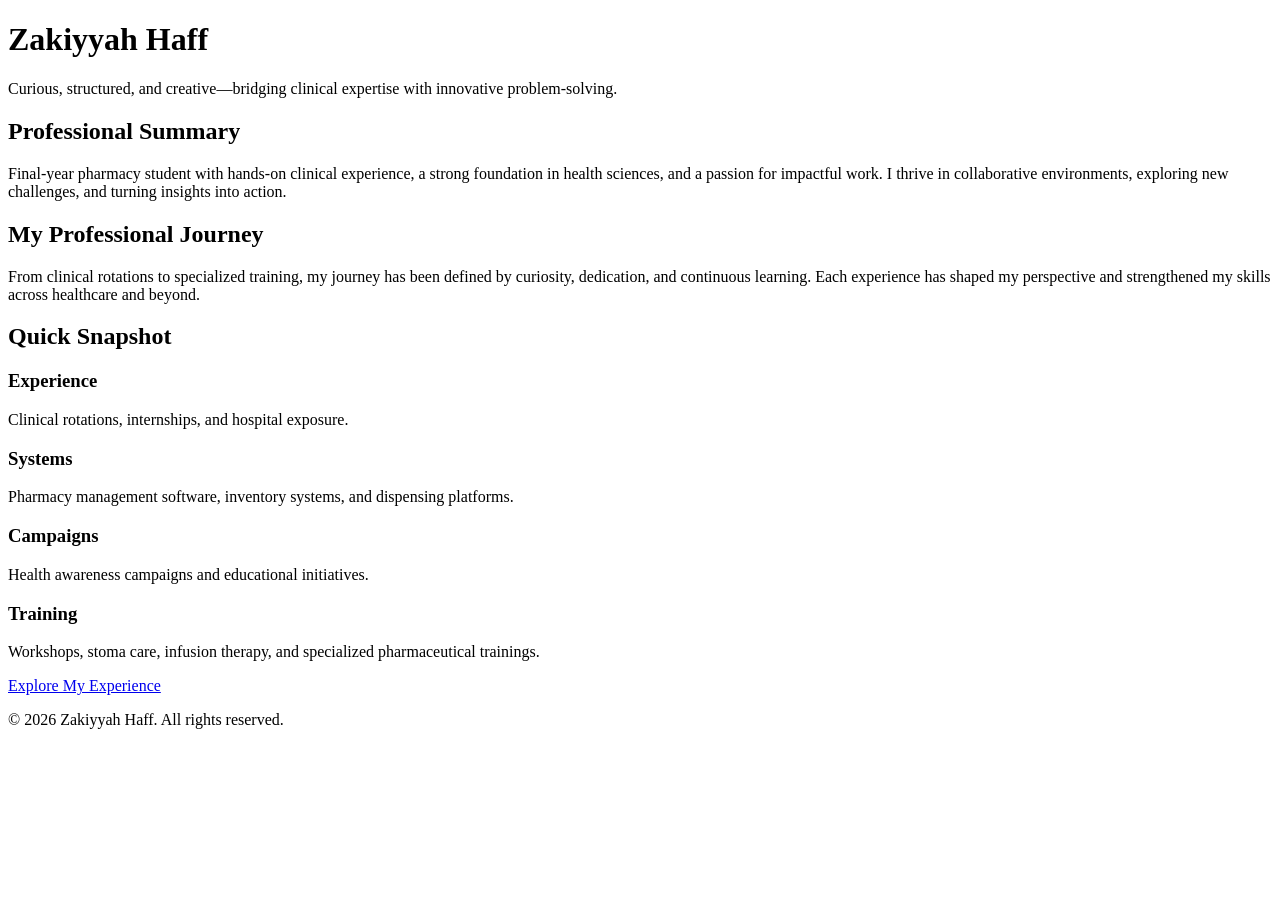
==== commit 796cd1a4: "Update index.html" ====
--- a/index.html
+++ b/index.html
@@ -1,45 +1,66 @@
 <!DOCTYPE html>
-<html>
+<html lang="en">
 <head>
-<title>Zakiyyah Haffejee</title>
-<link href="https://fonts.googleapis.com/css2?family=Inter:wght@300;400;500;600&display=swap" rel="stylesheet">
-<link rel="stylesheet" href="style.css">
+    <meta charset="UTF-8">
+    <meta name="viewport" content="width=device-width, initial-scale=1.0">
+    <title>Zakiyyah Haff | Professional Portfolio</title>
+    <link rel="stylesheet" href="css/style.css">
+    <link href="https://fonts.googleapis.com/css2?family=Montserrat:wght@400;600&display=swap" rel="stylesheet">
 </head>
+<body>
+    <!-- Hero / Immediate Impression Section -->
+    <header class="hero">
+        <div class="hero-content">
+            <h1>Zakiyyah Haff</h1>
+            <p class="positioning">Curious, structured, and creative—bridging clinical expertise with innovative problem-solving.</p>
+        </div>
+    </header>
 
-<body>
+    <!-- Professional Summary Section -->
+    <section class="summary">
+        <h2>Professional Summary</h2>
+        <p>
+            Final-year pharmacy student with hands-on clinical experience, a strong foundation in health sciences, and a passion for impactful work.
+            I thrive in collaborative environments, exploring new challenges, and turning insights into action.
+        </p>
+    </section>
 
-<nav>
-  <div><strong>Zakiyyah Haffejee</strong></div>
-  <div>
-    <a href="index.html">Home</a>
-    <a href="experience.html">Experience</a>
-  </div>
-</nav>
+    <!-- My Professional Journey Intro -->
+    <section class="journey">
+        <h2>My Professional Journey</h2>
+        <p>
+            From clinical rotations to specialized training, my journey has been defined by curiosity, dedication, and continuous learning.
+            Each experience has shaped my perspective and strengthened my skills across healthcare and beyond.
+        </p>
+    </section>
 
-<section class="hero">
-  <h1>Pharmacist Intern</h1>
-  <p>
-    Curious, structured and systems-driven pharmacist intern with clinical 
-    and operational experience across governance, antimicrobial stewardship, 
-    and stock optimisation. Interested in bridging clinical understanding 
-    with structured pharmaceutical environments.
-  </p>
-  <a href="#" class="button">Download CV</a>
-</section>
+    <!-- Snapshot Cards Section -->
+    <section class="snapshots">
+        <h2>Quick Snapshot</h2>
+        <div class="cards-container">
+            <div class="card">
+                <h3>Experience</h3>
+                <p>Clinical rotations, internships, and hospital exposure.</p>
+            </div>
+            <div class="card">
+                <h3>Systems</h3>
+                <p>Pharmacy management software, inventory systems, and dispensing platforms.</p>
+            </div>
+            <div class="card">
+                <h3>Campaigns</h3>
+                <p>Health awareness campaigns and educational initiatives.</p>
+            </div>
+            <div class="card">
+                <h3>Training</h3>
+                <p>Workshops, stoma care, infusion therapy, and specialized pharmaceutical trainings.</p>
+            </div>
+        </div>
+        <a href="experience.html" class="btn">Explore My Experience</a>
+    </section>
 
-<section>
-  <h2 style="color: #2A4D88;">My Journey</h2>
-  <p>
-    My experience has evolved from clinical foundations and retail pharmacy 
-    exposure into governance-focused hospital systems and structured operational 
-    processes. Each stage has strengthened my understanding of compliance, 
-    documentation, and system integrity.
-  </p>
-</section>
-
-<footer>
-  © 2026 Zakiyyah Haffejee
-</footer>
-
+    <!-- Footer -->
+    <footer>
+        <p>&copy; 2026 Zakiyyah Haff. All rights reserved.</p>
+    </footer>
 </body>
 </html>
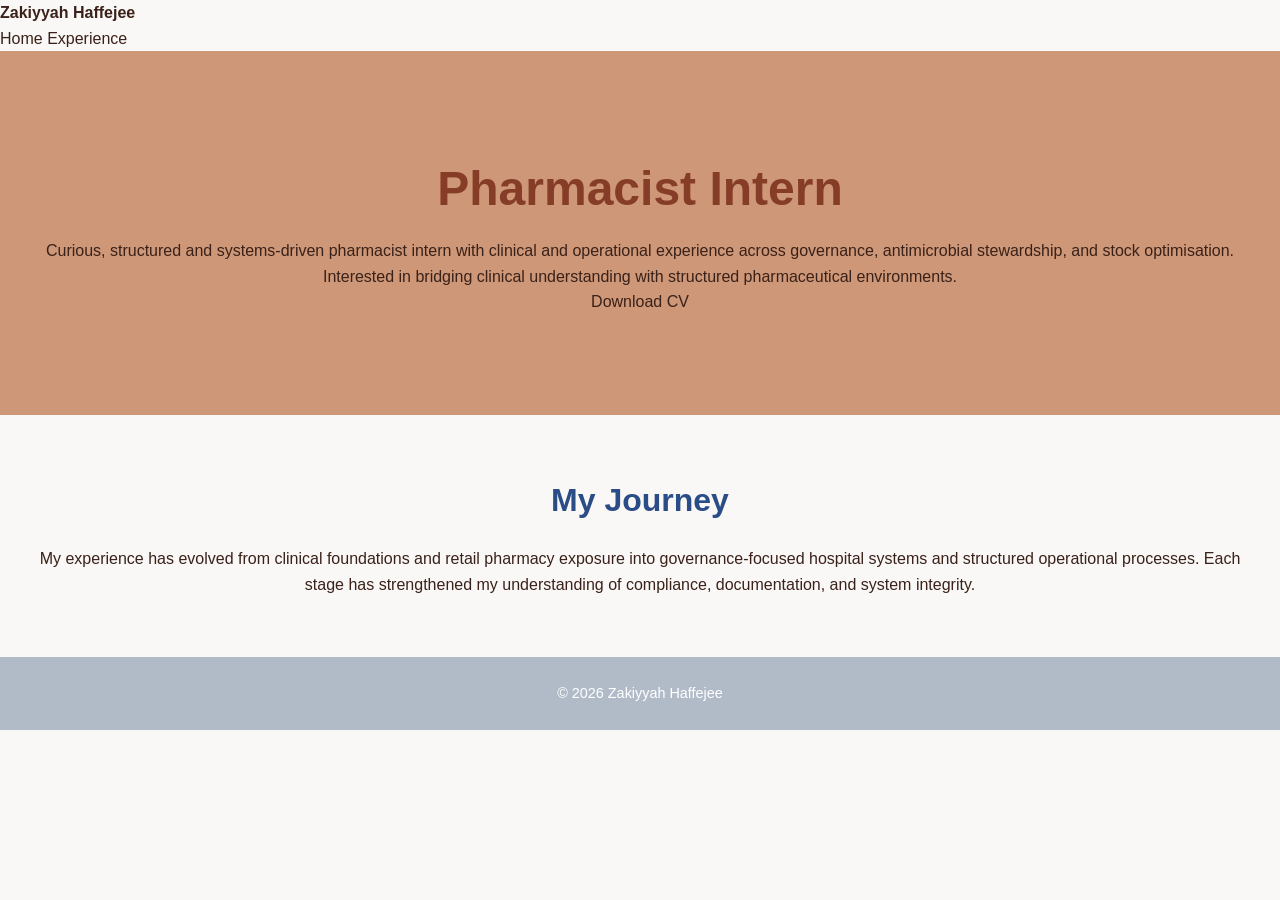
==== commit 554ada69: "Update index.html with new content and structure" ====
--- a/index.html
+++ b/index.html
@@ -1,66 +1,45 @@
 <!DOCTYPE html>
-<html lang="en">
+<html>
 <head>
-    <meta charset="UTF-8">
-    <meta name="viewport" content="width=device-width, initial-scale=1.0">
-    <title>Zakiyyah Haff | Professional Portfolio</title>
-    <link rel="stylesheet" href="css/style.css">
-    <link href="https://fonts.googleapis.com/css2?family=Montserrat:wght@400;600&display=swap" rel="stylesheet">
+<title>Zakiyyah Haffejee</title>
+<link href="https://fonts.googleapis.com/css2?family=Inter:wght@300;400;500;600&display=swap" rel="stylesheet">
+<link rel="stylesheet" href="style.css">
 </head>
+
 <body>
-    <!-- Hero / Immediate Impression Section -->
-    <header class="hero">
-        <div class="hero-content">
-            <h1>Zakiyyah Haff</h1>
-            <p class="positioning">Curious, structured, and creative—bridging clinical expertise with innovative problem-solving.</p>
-        </div>
-    </header>
 
-    <!-- Professional Summary Section -->
-    <section class="summary">
-        <h2>Professional Summary</h2>
-        <p>
-            Final-year pharmacy student with hands-on clinical experience, a strong foundation in health sciences, and a passion for impactful work.
-            I thrive in collaborative environments, exploring new challenges, and turning insights into action.
-        </p>
-    </section>
+<nav>
+  <div><strong>Zakiyyah Haffejee</strong></div>
+  <div>
+    <a href="index.html">Home</a>
+    <a href="experience.html">Experience</a>
+  </div>
+</nav>
 
-    <!-- My Professional Journey Intro -->
-    <section class="journey">
-        <h2>My Professional Journey</h2>
-        <p>
-            From clinical rotations to specialized training, my journey has been defined by curiosity, dedication, and continuous learning.
-            Each experience has shaped my perspective and strengthened my skills across healthcare and beyond.
-        </p>
-    </section>
+<section class="hero">
+  <h1>Pharmacist Intern</h1>
+  <p>
+    Curious, structured and systems-driven pharmacist intern with clinical 
+    and operational experience across governance, antimicrobial stewardship, 
+    and stock optimisation. Interested in bridging clinical understanding 
+    with structured pharmaceutical environments.
+  </p>
+  <a href="#" class="button">Download CV</a>
+</section>
 
-    <!-- Snapshot Cards Section -->
-    <section class="snapshots">
-        <h2>Quick Snapshot</h2>
-        <div class="cards-container">
-            <div class="card">
-                <h3>Experience</h3>
-                <p>Clinical rotations, internships, and hospital exposure.</p>
-            </div>
-            <div class="card">
-                <h3>Systems</h3>
-                <p>Pharmacy management software, inventory systems, and dispensing platforms.</p>
-            </div>
-            <div class="card">
-                <h3>Campaigns</h3>
-                <p>Health awareness campaigns and educational initiatives.</p>
-            </div>
-            <div class="card">
-                <h3>Training</h3>
-                <p>Workshops, stoma care, infusion therapy, and specialized pharmaceutical trainings.</p>
-            </div>
-        </div>
-        <a href="experience.html" class="btn">Explore My Experience</a>
-    </section>
+<section>
+  <h2 style="color: #2A4D88;">My Journey</h2>
+  <p>
+    My experience has evolved from clinical foundations and retail pharmacy 
+    exposure into governance-focused hospital systems and structured operational 
+    processes. Each stage has strengthened my understanding of compliance, 
+    documentation, and system integrity.
+  </p>
+</section>
 
-    <!-- Footer -->
-    <footer>
-        <p>&copy; 2026 Zakiyyah Haff. All rights reserved.</p>
-    </footer>
+<footer>
+  © 2026 Zakiyyah Haffejee
+</footer>
+
 </body>
 </html>
--- a/style.css
+++ b/style.css
@@ -0,0 +1,146 @@
+/* ==============================
+   Variables / Color Palette
+============================== */
+:root {
+    --primary: #863D28;
+    --orange: #C2613A;
+    --nude: #CE9777;
+    --muted: #B1BBC8;
+    --text: #3A2119;
+    --bg-light: #F9F8F6;
+    --card-bg: #FFF6F2;
+}
+
+/* ==============================
+   Global Styles
+============================== */
+* {
+    box-sizing: border-box;
+    margin: 0;
+    padding: 0;
+    font-family: 'Montserrat', sans-serif;
+}
+
+body {
+    background-color: var(--bg-light);
+    color: var(--text);
+    line-height: 1.6;
+}
+
+h1, h2, h3 {
+    color: var(--primary);
+}
+
+a {
+    text-decoration: none;
+    color: inherit;
+}
+
+/* ==============================
+   Hero Section
+============================== */
+.hero {
+    background-color: var(--nude);
+    padding: 100px 20px;
+    text-align: center;
+}
+
+.hero h1 {
+    font-size: 3rem;
+    margin-bottom: 10px;
+}
+
+.hero .positioning {
+    font-size: 1.2rem;
+    color: var(--text);
+    max-width: 600px;
+    margin: 0 auto;
+}
+
+/* ==============================
+   Sections
+============================== */
+section {
+    padding: 60px 20px;
+    text-align: center;
+}
+
+section h2 {
+    font-size: 2rem;
+    margin-bottom: 20px;
+}
+
+/* ==============================
+   Summary & Journey
+============================== */
+.summary p,
+.journey p {
+    max-width: 700px;
+    margin: 0 auto;
+    color: var(--text);
+    font-size: 1.1rem;
+}
+
+/* ==============================
+   Snapshot Cards
+============================== */
+.snapshots .cards-container {
+    display: flex;
+    flex-wrap: wrap;
+    justify-content: center;
+    gap: 20px;
+    margin: 40px 0;
+}
+
+.card {
+    background-color: var(--card-bg);
+    border-radius: 12px;
+    padding: 30px 20px;
+    width: 220px;
+    box-shadow: 0 6px 12px rgba(0, 0, 0, 0.1);
+    transition: transform 0.3s ease, box-shadow 0.3s ease;
+}
+
+.card h3 {
+    margin-bottom: 15px;
+    color: var(--orange);
+}
+
+.card p {
+    font-size: 0.95rem;
+    color: var(--text);
+}
+
+.card:hover {
+    transform: translateY(-5px);
+    box-shadow: 0 12px 20px rgba(0, 0, 0, 0.15);
+}
+
+/* ==============================
+   Button Styles
+============================== */
+.btn {
+    display: inline-block;
+    padding: 12px 25px;
+    background-color: var(--primary);
+    color: #fff;
+    border-radius: 25px;
+    font-weight: 600;
+    margin-top: 20px;
+    transition: background 0.3s ease;
+}
+
+.btn:hover {
+    background-color: var(--orange);
+}
+
+/* ==============================
+   Footer
+============================== */
+footer {
+    background-color: var(--muted);
+    color: #fff;
+    text-align: center;
+    padding: 25px 20px;
+    font-size: 0.9rem;
+}
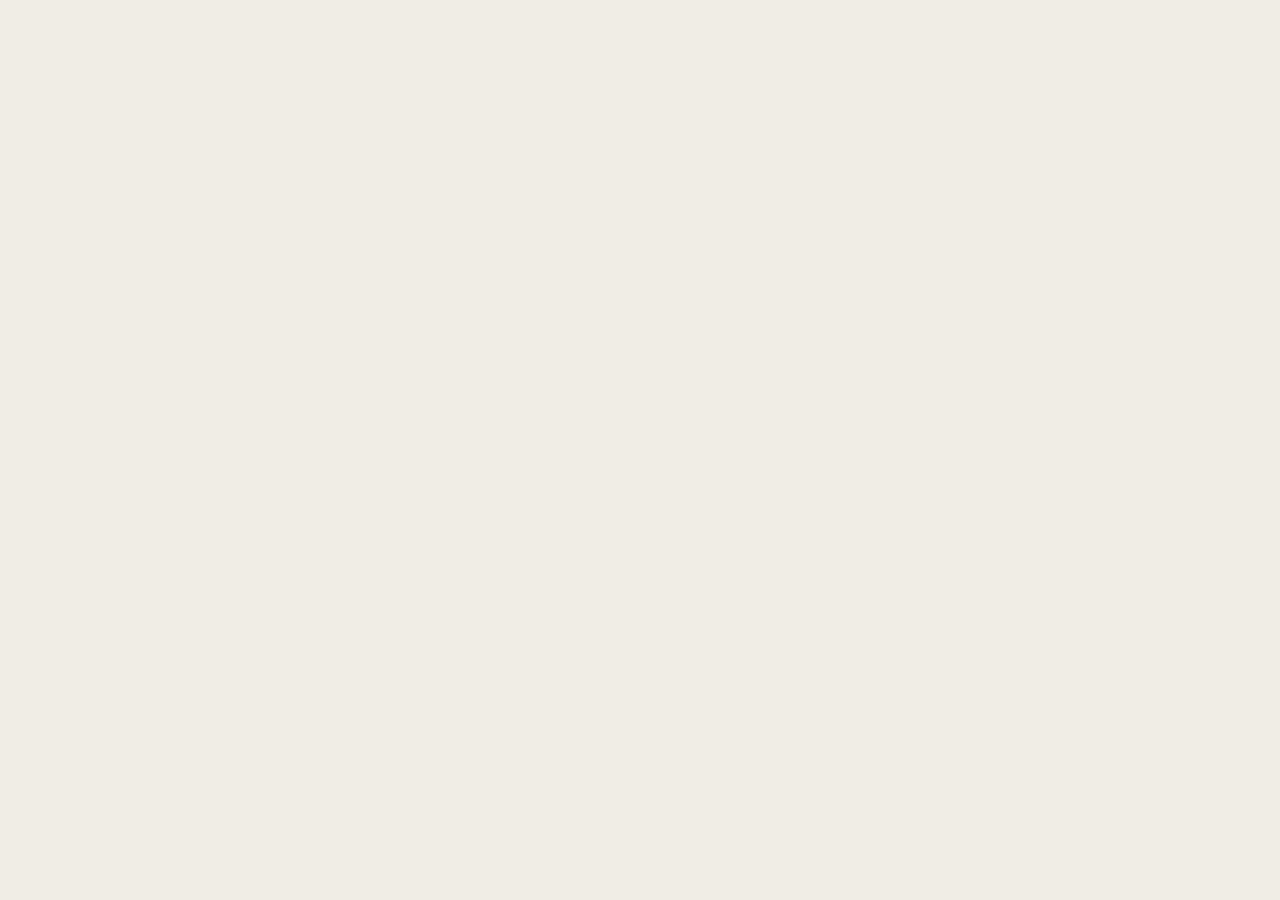
==== commit f3d09496: "Refactor index.html structure and styles" ====
--- a/index.html
+++ b/index.html
@@ -1,45 +1,78 @@
 <!DOCTYPE html>
-<html>
+<html lang="en">
 <head>
+<meta charset="UTF-8">
+<meta name="viewport" content="width=device-width, initial-scale=1.0">
 <title>Zakiyyah Haffejee</title>
+
 <link href="https://fonts.googleapis.com/css2?family=Inter:wght@300;400;500;600&display=swap" rel="stylesheet">
-<link rel="stylesheet" href="style.css">
-</head>
 
-<body>
+<style>
+:root {
+  --dark: #060D0C;
+  --deep: #3E5954;
+  --sage: #758886;
+  --stone: #C6C2BB;
+  --light: #F0EDE5;
+}
 
-<nav>
-  <div><strong>Zakiyyah Haffejee</strong></div>
-  <div>
-    <a href="index.html">Home</a>
-    <a href="experience.html">Experience</a>
-  </div>
-</nav>
+* {
+  margin: 0;
+  padding: 0;
+  box-sizing: border-box;
+  font-family: 'Inter', sans-serif;
+}
 
-<section class="hero">
-  <h1>Pharmacist Intern</h1>
-  <p>
-    Curious, structured and systems-driven pharmacist intern with clinical 
-    and operational experience across governance, antimicrobial stewardship, 
-    and stock optimisation. Interested in bridging clinical understanding 
-    with structured pharmaceutical environments.
-  </p>
-  <a href="#" class="button">Download CV</a>
-</section>
+body {
+  background: var(--light);
+  color: var(--dark);
+  overflow-x: hidden;
+}
 
-<section>
-  <h2 style="color: #2A4D88;">My Journey</h2>
-  <p>
-    My experience has evolved from clinical foundations and retail pharmacy 
-    exposure into governance-focused hospital systems and structured operational 
-    processes. Each stage has strengthened my understanding of compliance, 
-    documentation, and system integrity.
-  </p>
-</section>
+nav {
+  position: fixed;
+  width: 100%;
+  padding: 20px 8%;
+  display: flex;
+  justify-content: space-between;
+  align-items: center;
+  background: rgba(240,237,229,0.85);
+  backdrop-filter: blur(8px);
+  z-index: 1000;
+}
 
-<footer>
-  © 2026 Zakiyyah Haffejee
-</footer>
+nav a {
+  text-decoration: none;
+  color: var(--deep);
+  margin-left: 25px;
+  font-weight: 500;
+  transition: 0.3s ease;
+}
 
-</body>
-</html>
+nav a:hover {
+  color: var(--dark);
+}
+
+.hero {
+  height: 100vh;
+  display: flex;
+  align-items: center;
+  padding: 0 8%;
+  position: relative;
+  overflow: hidden;
+}
+
+.hero-content {
+  max-width: 650px;
+  position: relative;
+  z-index: 2;
+}
+
+.hero h1 {
+  font-size: 3rem;
+  font-weight: 600;
+  color: var(--dark);
+}
+
+.hero h2 {
+  font-weight: 400
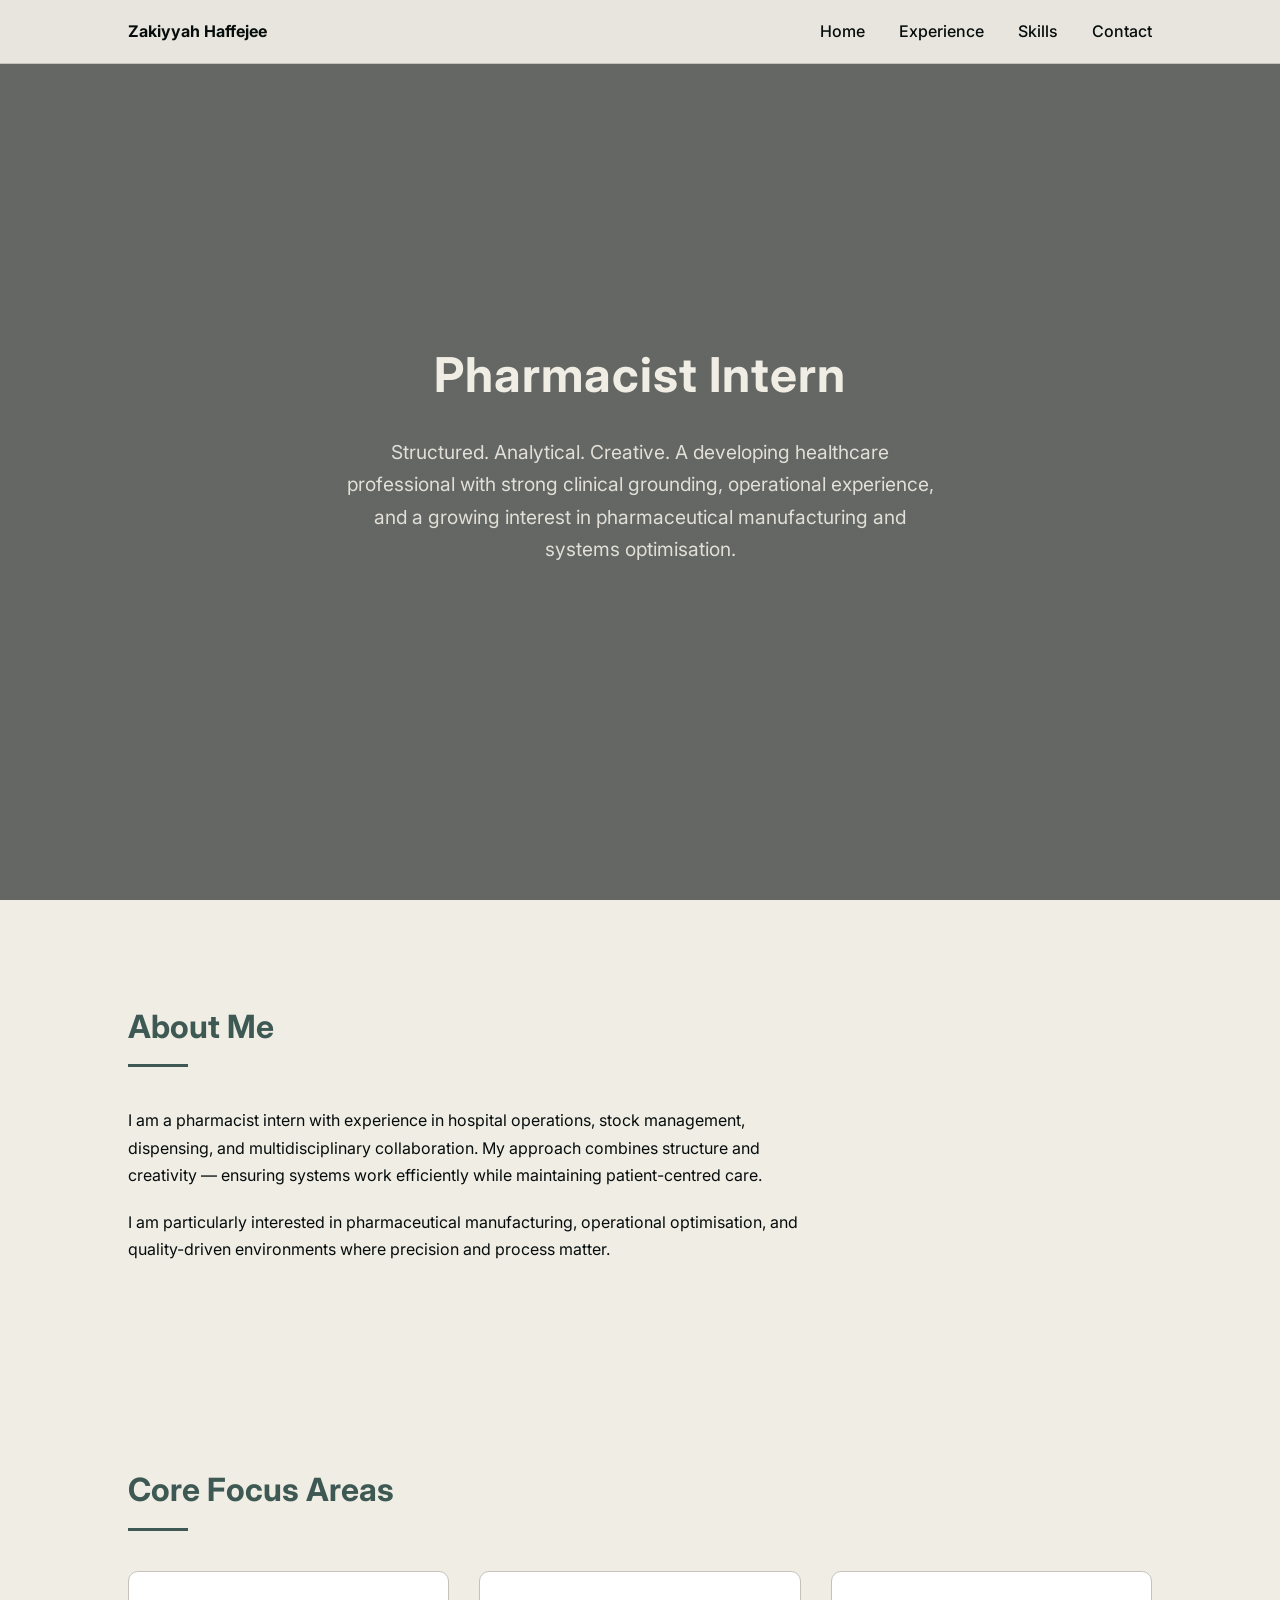
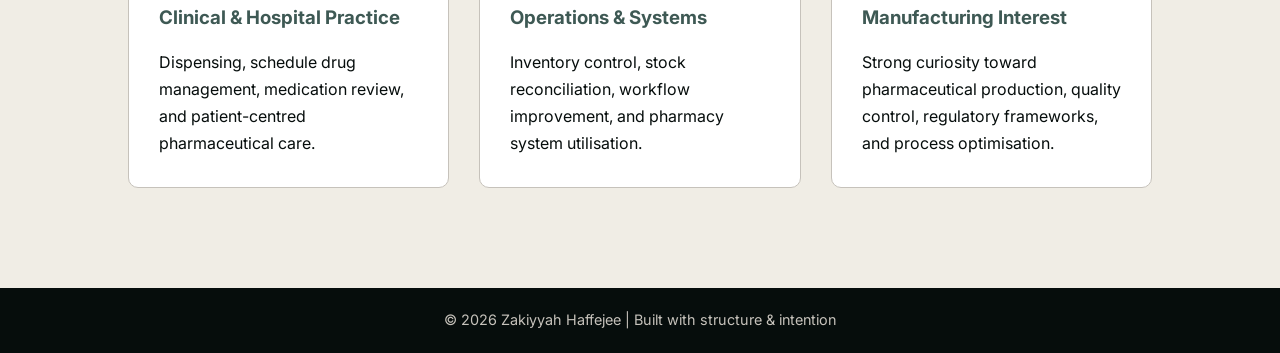
==== commit 4318d7d9: "Revise index.html with new title and content Updated the title and added a navigation bar with links" ====
--- a/index.html
+++ b/index.html
@@ -1,78 +1,101 @@
 <!DOCTYPE html>
 <html lang="en">
 <head>
-<meta charset="UTF-8">
-<meta name="viewport" content="width=device-width, initial-scale=1.0">
-<title>Zakiyyah Haffejee</title>
+    <meta charset="UTF-8">
+    <title>Zakiyyah Haffejee | Pharmacist</title>
+    <meta name="viewport" content="width=device-width, initial-scale=1.0">
 
-<link href="https://fonts.googleapis.com/css2?family=Inter:wght@300;400;500;600&display=swap" rel="stylesheet">
+    <!-- Google Font -->
+    <link href="https://fonts.googleapis.com/css2?family=Inter:wght@300;400;500;600;700&display=swap" rel="stylesheet">
 
-<style>
-:root {
-  --dark: #060D0C;
-  --deep: #3E5954;
-  --sage: #758886;
-  --stone: #C6C2BB;
-  --light: #F0EDE5;
-}
+    <!-- Main CSS -->
+    <link rel="stylesheet" href="style.css">
+</head>
 
-* {
-  margin: 0;
-  padding: 0;
-  box-sizing: border-box;
-  font-family: 'Inter', sans-serif;
-}
+<body>
 
-body {
-  background: var(--light);
-  color: var(--dark);
-  overflow-x: hidden;
-}
+<!-- ================= NAVIGATION ================= -->
 
-nav {
-  position: fixed;
-  width: 100%;
-  padding: 20px 8%;
-  display: flex;
-  justify-content: space-between;
-  align-items: center;
-  background: rgba(240,237,229,0.85);
-  backdrop-filter: blur(8px);
-  z-index: 1000;
-}
+<nav>
+    <div><strong>Zakiyyah Haffejee</strong></div>
+    <div>
+        <a href="index.html">Home</a>
+        <a href="experience.html">Experience</a>
+        <a href="skills.html">Skills</a>
+        <a href="contact.html">Contact</a>
+    </div>
+</nav>
 
-nav a {
-  text-decoration: none;
-  color: var(--deep);
-  margin-left: 25px;
-  font-weight: 500;
-  transition: 0.3s ease;
-}
+<!-- ================= HERO SECTION ================= -->
 
-nav a:hover {
-  color: var(--dark);
-}
+<section class="hero">
+    <div>
+        <h1>Pharmacist Intern</h1>
+        <p>
+            Structured. Analytical. Creative.
+            A developing healthcare professional with strong clinical grounding,
+            operational experience, and a growing interest in pharmaceutical manufacturing and systems optimisation.
+        </p>
+    </div>
+</section>
 
-.hero {
-  height: 100vh;
-  display: flex;
-  align-items: center;
-  padding: 0 8%;
-  position: relative;
-  overflow: hidden;
-}
+<!-- ================= ABOUT SECTION ================= -->
 
-.hero-content {
-  max-width: 650px;
-  position: relative;
-  z-index: 2;
-}
+<section>
+    <h2 class="section-title">About Me</h2>
 
-.hero h1 {
-  font-size: 3rem;
-  font-weight: 600;
-  color: var(--dark);
-}
+    <p style="max-width: 700px;">
+        I am a pharmacist intern with experience in hospital operations,
+        stock management, dispensing, and multidisciplinary collaboration.
+        My approach combines structure and creativity — ensuring systems work
+        efficiently while maintaining patient-centred care.
+    </p>
 
-.hero h2 {
-  font-weight: 400
+    <p style="margin-top: 20px; max-width: 700px;">
+        I am particularly interested in pharmaceutical manufacturing,
+        operational optimisation, and quality-driven environments where
+        precision and process matter.
+    </p>
+</section>
+
+<!-- ================= QUICK OVERVIEW ================= -->
+
+<section>
+    <h2 class="section-title">Core Focus Areas</h2>
+
+    <div class="skills-grid">
+        <div class="skill-card">
+            <h3>Clinical & Hospital Practice</h3>
+            <p>
+                Dispensing, schedule drug management,
+                medication review, and patient-centred pharmaceutical care.
+            </p>
+        </div>
+
+        <div class="skill-card">
+            <h3>Operations & Systems</h3>
+            <p>
+                Inventory control, stock reconciliation,
+                workflow improvement, and pharmacy system utilisation.
+            </p>
+        </div>
+
+        <div class="skill-card">
+            <h3>Manufacturing Interest</h3>
+            <p>
+                Strong curiosity toward pharmaceutical production,
+                quality control, regulatory frameworks,
+                and process optimisation.
+            </p>
+        </div>
+    </div>
+</section>
+
+<!-- ================= FOOTER ================= -->
+
+<footer>
+    © 2026 Zakiyyah Haffejee | Built with structure & intention
+</footer>
+
+</body>
+</html>
--- a/style.css
+++ b/style.css
@@ -0,0 +1,309 @@
+/* =========================
+   ROOT VARIABLES
+========================= */
+
+:root {
+  --dark: #060D0C;
+  --primary: #3E5954;
+  --muted: #758886;
+  --neutral: #C6C2BB;
+  --light: #F0EDE5;
+}
+
+/* =========================
+   GLOBAL STYLES
+========================= */
+
+* {
+  margin: 0;
+  padding: 0;
+  box-sizing: border-box;
+}
+
+html {
+  scroll-behavior: smooth;
+}
+
+body {
+  font-family: 'Inter', sans-serif;
+  background-color: var(--light);
+  color: var(--dark);
+  line-height: 1.7;
+}
+
+/* =========================
+   NAVIGATION
+========================= */
+
+nav {
+  position: fixed;
+  width: 100%;
+  top: 0;
+  background: rgba(240, 237, 229, 0.95);
+  backdrop-filter: blur(6px);
+  display: flex;
+  justify-content: space-between;
+  padding: 18px 10%;
+  z-index: 1000;
+  border-bottom: 1px solid var(--neutral);
+}
+
+nav a {
+  text-decoration: none;
+  color: var(--dark);
+  font-weight: 500;
+  margin-left: 30px;
+  transition: 0.3s ease;
+}
+
+nav a:hover {
+  color: var(--primary);
+}
+
+/* =========================
+   HERO SECTION (PARALLAX)
+========================= */
+
+.hero {
+  height: 100vh;
+  background: linear-gradient(rgba(6,13,12,0.6), rgba(6,13,12,0.6)),
+              url('hero-bg.jpg') center/cover fixed;
+  display: flex;
+  align-items: center;
+  justify-content: center;
+  text-align: center;
+  padding: 0 20px;
+  color: var(--light);
+}
+
+.hero h1 {
+  font-size: 3rem;
+  letter-spacing: 1px;
+  margin-bottom: 20px;
+}
+
+.hero p {
+  font-size: 1.2rem;
+  max-width: 600px;
+  margin: auto;
+  opacity: 0.9;
+}
+
+/* =========================
+   SECTION STYLING
+========================= */
+
+section {
+  padding: 100px 10%;
+}
+
+.section-title {
+  font-size: 2rem;
+  margin-bottom: 40px;
+  color: var(--primary);
+  position: relative;
+}
+
+.section-title::after {
+  content: "";
+  width: 60px;
+  height: 3px;
+  background: var(--primary);
+  display: block;
+  margin-top: 10px;
+}
+
+/* =========================
+   EXPERIENCE (ACCORDION)
+========================= */
+
+.accordion-item {
+  margin-bottom: 30px;
+  border: 1px solid var(--neutral);
+  border-radius: 8px;
+  overflow: hidden;
+  background: white;
+  transition: 0.3s ease;
+}
+
+.accordion-header {
+  padding: 20px;
+  cursor: pointer;
+  background: var(--primary);
+  color: white;
+  font-weight: 600;
+  display: flex;
+  justify-content: space-between;
+  align-items: center;
+}
+
+.accordion-header:hover {
+  background: var(--muted);
+}
+
+.accordion-content {
+  max-height: 0;
+  overflow: hidden;
+  transition: max-height 0.6s ease, padding 0.4s ease;
+  background: var(--light);
+  padding: 0 20px;
+}
+
+.accordion-content.open {
+  padding: 25px 20px;
+}
+
+.accordion-content h4 {
+  margin-top: 20px;
+  color: var(--primary);
+}
+
+.accordion-content ul {
+  margin-left: 20px;
+  margin-top: 10px;
+}
+
+/* =========================
+   SKILLS SECTION
+========================= */
+
+.skills-grid {
+  display: grid;
+  grid-template-columns: repeat(auto-fit, minmax(280px, 1fr));
+  gap: 30px;
+}
+
+.skill-card {
+  background: white;
+  padding: 30px;
+  border-radius: 10px;
+  border: 1px solid var(--neutral);
+  transition: 0.3s ease;
+}
+
+.skill-card:hover {
+  transform: translateY(-5px);
+  box-shadow: 0 10px 20px rgba(0,0,0,0.05);
+}
+
+.skill-card h3 {
+  color: var(--primary);
+  margin-bottom: 15px;
+}
+
+.skill-card ul {
+  list-style: none;
+}
+
+.skill-card ul li {
+  margin-bottom: 8px;
+  position: relative;
+  padding-left: 15px;
+}
+
+.skill-card ul li::before {
+  content: "•";
+  color: var(--muted);
+  position: absolute;
+  left: 0;
+}
+
+/* =========================
+   TIMELINE STYLE OPTION
+========================= */
+
+.timeline {
+  position: relative;
+  padding-left: 40px;
+}
+
+.timeline::before {
+  content: "";
+  position: absolute;
+  left: 15px;
+  top: 0;
+  height: 100%;
+  width: 3px;
+  background: var(--primary);
+}
+
+.timeline-item {
+  margin-bottom: 50px;
+  position: relative;
+}
+
+.timeline-item::before {
+  content: "";
+  position: absolute;
+  left: -28px;
+  top: 5px;
+  width: 15px;
+  height: 15px;
+  background: var(--primary);
+  border-radius: 50%;
+}
+
+/* =========================
+   CONTACT SECTION
+========================= */
+
+.contact {
+  text-align: center;
+  background: var(--dark);
+  color: var(--light);
+}
+
+.contact a {
+  color: var(--neutral);
+  text-decoration: none;
+}
+
+.contact a:hover {
+  color: var(--light);
+}
+
+/* =========================
+   FOOTER
+========================= */
+
+footer {
+  text-align: center;
+  padding: 20px;
+  background: var(--dark);
+  color: var(--neutral);
+  font-size: 0.9rem;
+}
+
+/* =========================
+   ANIMATIONS
+========================= */
+
+.fade-in {
+  opacity: 0;
+  transform: translateY(30px);
+  transition: 0.8s ease;
+}
+
+.fade-in.visible {
+  opacity: 1;
+  transform: translateY(0);
+}
+
+/* =========================
+   RESPONSIVE
+========================= */
+
+@media (max-width: 768px) {
+
+  nav {
+    padding: 15px 5%;
+  }
+
+  section {
+    padding: 80px 5%;
+  }
+
+  .hero h1 {
+    font-size: 2.2rem;
+  }
+}
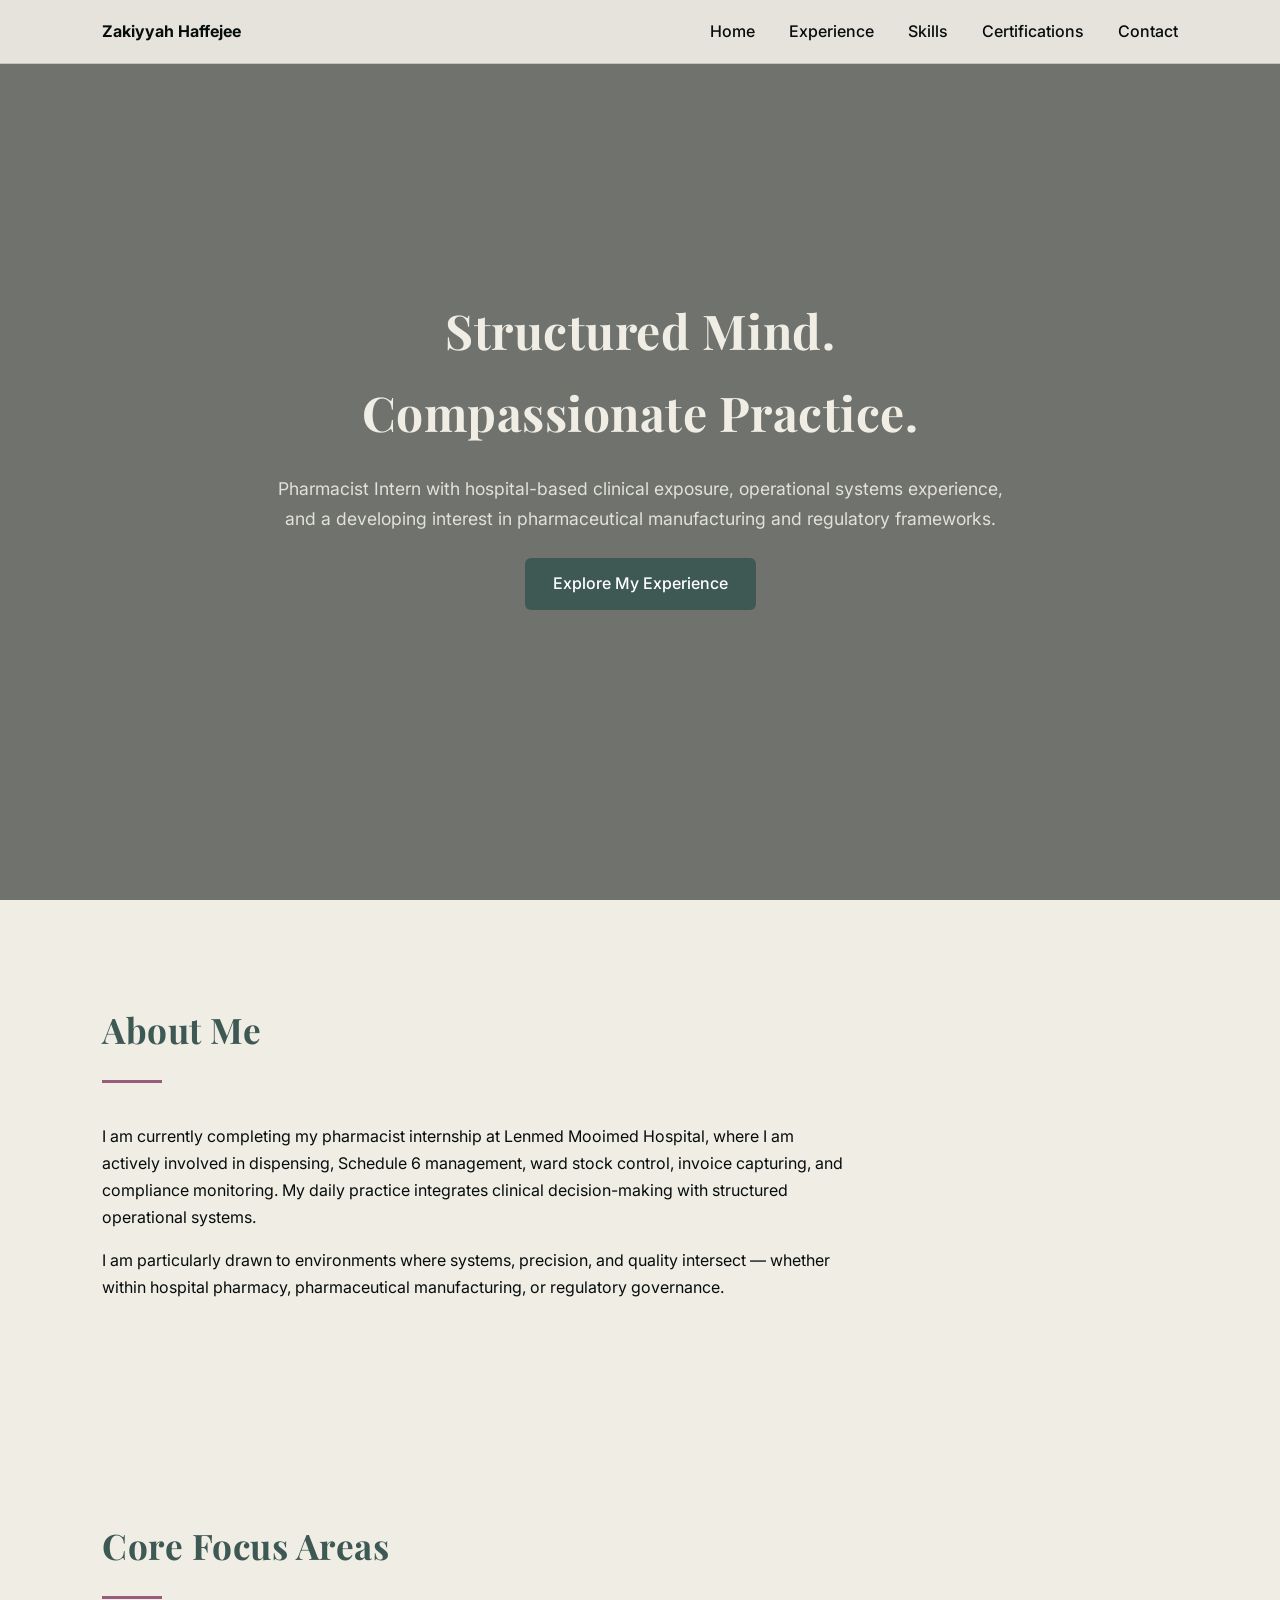
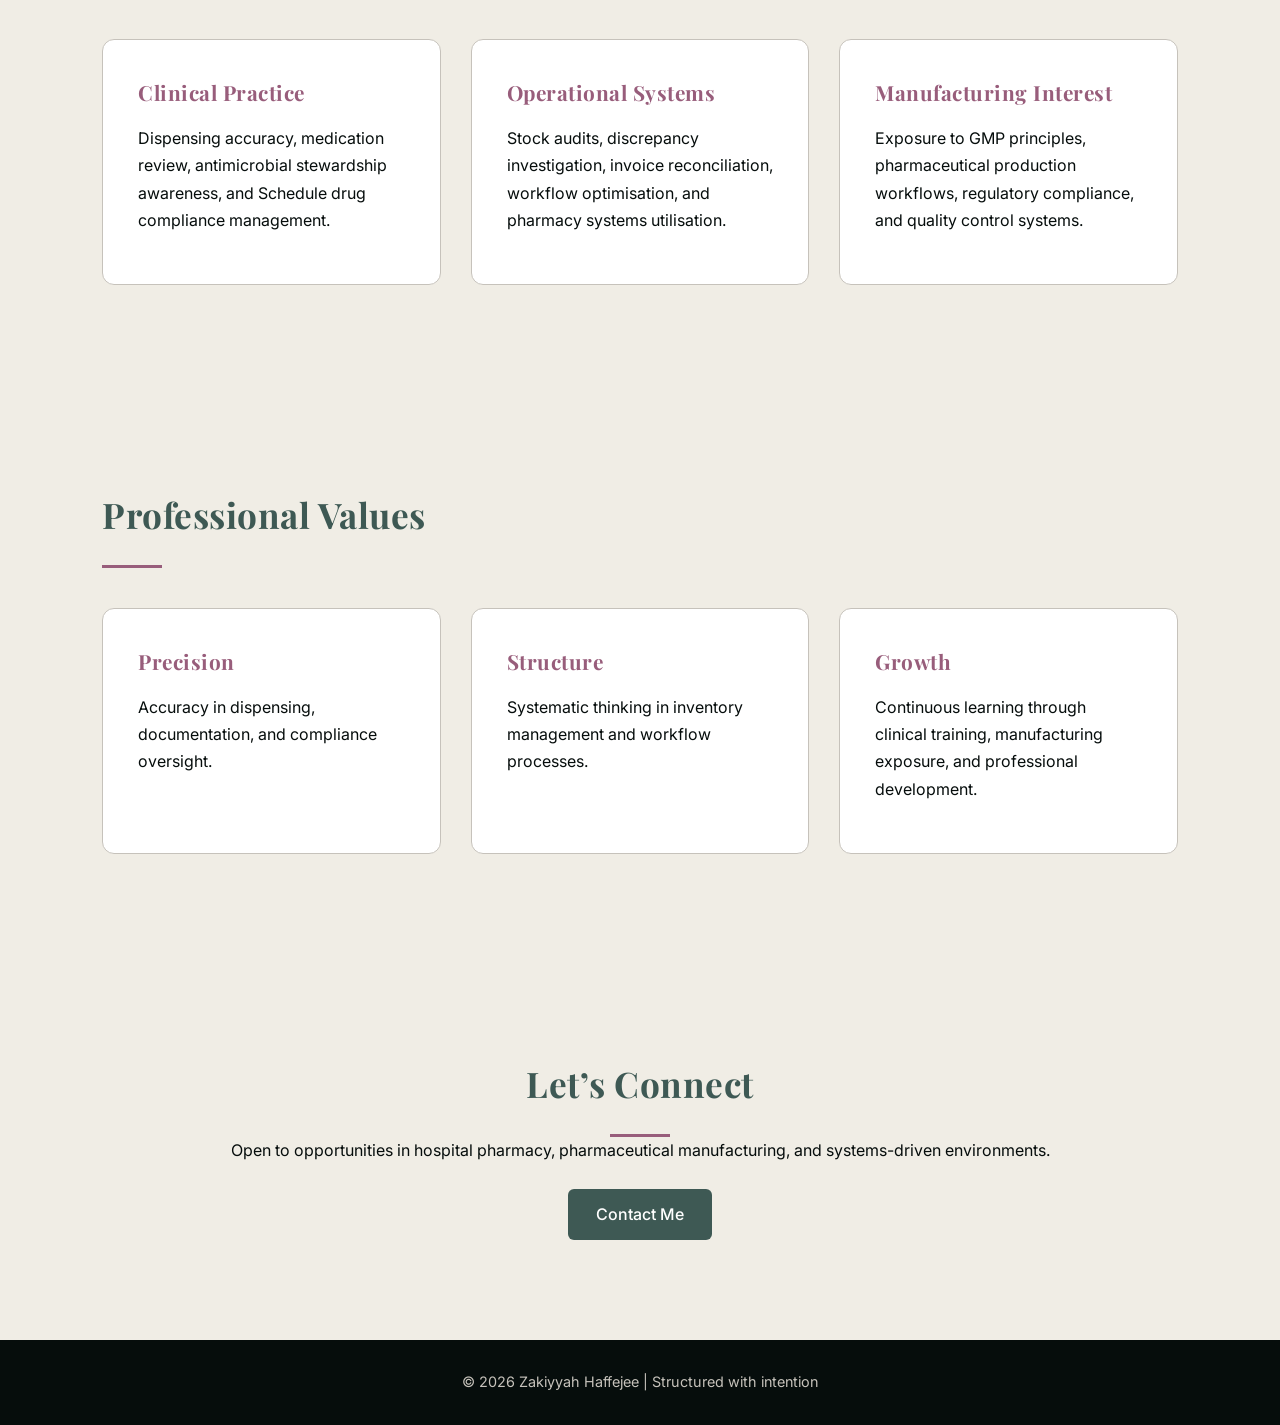
==== commit 1f4d818a: "Update title and content for pharmacist intern profile" ====
--- a/index.html
+++ b/index.html
@@ -2,11 +2,11 @@
 <html lang="en">
 <head>
     <meta charset="UTF-8">
-    <title>Zakiyyah Haffejee | Pharmacist</title>
+    <title>Zakiyyah Haffejee | Pharmacist Intern</title>
     <meta name="viewport" content="width=device-width, initial-scale=1.0">
 
-    <!-- Google Font -->
-    <link href="https://fonts.googleapis.com/css2?family=Inter:wght@300;400;500;600;700&display=swap" rel="stylesheet">
+    <!-- Google Fonts -->
+    <link href="https://fonts.googleapis.com/css2?family=Playfair+Display:wght@500;600&family=Inter:wght@300;400;500;600&display=swap" rel="stylesheet">
 
     <!-- Main CSS -->
     <link rel="stylesheet" href="style.css">
@@ -14,7 +14,7 @@
 
 <body>
 
-<!-- ================= NAVIGATION ================= -->
+<!-- ================= NAVBAR ================= -->
 
 <nav>
     <div><strong>Zakiyyah Haffejee</strong></div>
@@ -22,80 +22,153 @@
         <a href="index.html">Home</a>
         <a href="experience.html">Experience</a>
         <a href="skills.html">Skills</a>
+        <a href="certifications.html">Certifications</a>
         <a href="contact.html">Contact</a>
     </div>
 </nav>
 
-<!-- ================= HERO SECTION ================= -->
+<!-- ================= HERO (PARALLAX) ================= -->
 
 <section class="hero">
-    <div>
-        <h1>Pharmacist Intern</h1>
+    <div class="hero-content">
+        <h1>Structured Mind.<br>Compassionate Practice.</h1>
         <p>
-            Structured. Analytical. Creative.
-            A developing healthcare professional with strong clinical grounding,
-            operational experience, and a growing interest in pharmaceutical manufacturing and systems optimisation.
+            Pharmacist Intern with hospital-based clinical exposure,
+            operational systems experience, and a developing interest in
+            pharmaceutical manufacturing and regulatory frameworks.
         </p>
+        <a href="experience.html" class="btn">Explore My Experience</a>
     </div>
 </section>
 
 <!-- ================= ABOUT SECTION ================= -->
 
-<section>
-    <h2 class="section-title">About Me</h2>
+<section class="fade-in">
+    <h2>About Me</h2>
+    <div class="section-divider"></div>
 
-    <p style="max-width: 700px;">
-        I am a pharmacist intern with experience in hospital operations,
-        stock management, dispensing, and multidisciplinary collaboration.
-        My approach combines structure and creativity — ensuring systems work
-        efficiently while maintaining patient-centred care.
+    <p style="max-width:750px;">
+        I am currently completing my pharmacist internship at Lenmed Mooimed Hospital,
+        where I am actively involved in dispensing, Schedule 6 management,
+        ward stock control, invoice capturing, and compliance monitoring.
+        My daily practice integrates clinical decision-making with structured operational systems.
     </p>
 
-    <p style="margin-top: 20px; max-width: 700px;">
-        I am particularly interested in pharmaceutical manufacturing,
-        operational optimisation, and quality-driven environments where
-        precision and process matter.
+    <p style="max-width:750px;">
+        I am particularly drawn to environments where systems, precision,
+        and quality intersect — whether within hospital pharmacy,
+        pharmaceutical manufacturing, or regulatory governance.
     </p>
 </section>
 
-<!-- ================= QUICK OVERVIEW ================= -->
+<!-- ================= CORE AREAS ================= -->
 
-<section>
-    <h2 class="section-title">Core Focus Areas</h2>
+<section class="fade-in">
+    <h2>Core Focus Areas</h2>
+    <div class="section-divider"></div>
 
-    <div class="skills-grid">
-        <div class="skill-card">
-            <h3>Clinical & Hospital Practice</h3>
+    <div class="grid">
+
+        <div class="card">
+            <h3>Clinical Practice</h3>
             <p>
-                Dispensing, schedule drug management,
-                medication review, and patient-centred pharmaceutical care.
+                Dispensing accuracy, medication review,
+                antimicrobial stewardship awareness,
+                and Schedule drug compliance management.
             </p>
         </div>
 
-        <div class="skill-card">
-            <h3>Operations & Systems</h3>
+        <div class="card">
+            <h3>Operational Systems</h3>
             <p>
-                Inventory control, stock reconciliation,
-                workflow improvement, and pharmacy system utilisation.
+                Stock audits, discrepancy investigation,
+                invoice reconciliation, workflow optimisation,
+                and pharmacy systems utilisation.
             </p>
         </div>
 
-        <div class="skill-card">
+        <div class="card">
             <h3>Manufacturing Interest</h3>
             <p>
-                Strong curiosity toward pharmaceutical production,
-                quality control, regulatory frameworks,
-                and process optimisation.
+                Exposure to GMP principles,
+                pharmaceutical production workflows,
+                regulatory compliance, and quality control systems.
             </p>
         </div>
+
     </div>
+</section>
+
+<!-- ================= PROFESSIONAL VALUES ================= -->
+
+<section class="fade-in">
+    <h2>Professional Values</h2>
+    <div class="section-divider"></div>
+
+    <div class="grid">
+
+        <div class="card">
+            <h3>Precision</h3>
+            <p>Accuracy in dispensing, documentation, and compliance oversight.</p>
+        </div>
+
+        <div class="card">
+            <h3>Structure</h3>
+            <p>Systematic thinking in inventory management and workflow processes.</p>
+        </div>
+
+        <div class="card">
+            <h3>Growth</h3>
+            <p>Continuous learning through clinical training, manufacturing exposure, and professional development.</p>
+        </div>
+
+    </div>
+</section>
+
+<!-- ================= CALL TO ACTION ================= -->
+
+<section class="fade-in" style="text-align:center;">
+    <h2>Let’s Connect</h2>
+    <div class="section-divider" style="margin:auto;"></div>
+
+    <p>
+        Open to opportunities in hospital pharmacy,
+        pharmaceutical manufacturing, and systems-driven environments.
+    </p>
+
+    <a href="contact.html" class="btn">Contact Me</a>
 </section>
 
 <!-- ================= FOOTER ================= -->
 
 <footer>
-    © 2026 Zakiyyah Haffejee | Built with structure & intention
+    © 2026 Zakiyyah Haffejee | Structured with intention
 </footer>
+
+<!-- ================= SCROLL ANIMATION SCRIPT ================= -->
+
+<script>
+const faders = document.querySelectorAll('.fade-in');
+
+const appearOptions = {
+  threshold: 0.2
+};
+
+const appearOnScroll = new IntersectionObserver(function(entries, observer) {
+  entries.forEach(entry => {
+    if (!entry.isIntersecting) {
+      return;
+    } else {
+      entry.target.classList.add('visible');
+      observer.unobserve(entry.target);
+    }
+  });
+}, appearOptions);
+
+faders.forEach(fader => {
+  appearOnScroll.observe(fader);
+});
+</script>
 
 </body>
 </html>
--- a/style.css
+++ b/style.css
@@ -1,17 +1,23 @@
-/* =========================
-   ROOT VARIABLES
+/* =====================================================
+   ZAKIYYAH HAFFEEJEE – PHARMACY PORTFOLIO STYLESHEET
+   Structured. Elegant. Intentional.
+===================================================== */
+
+/* =========================
+   ROOT COLOR SYSTEM
 ========================= */
 
 :root {
-  --dark: #060D0C;
+  --deep-black: #060D0C;
   --primary: #3E5954;
   --muted: #758886;
   --neutral: #C6C2BB;
   --light: #F0EDE5;
-}
-
-/* =========================
-   GLOBAL STYLES
+  --accent: #985D7B;
+}
+
+/* =========================
+   GLOBAL RESET
 ========================= */
 
 * {
@@ -26,38 +32,69 @@
 
 body {
   font-family: 'Inter', sans-serif;
-  background-color: var(--light);
-  color: var(--dark);
+  background: var(--light);
+  color: var(--deep-black);
   line-height: 1.7;
-}
-
-/* =========================
-   NAVIGATION
+  overflow-x: hidden;
+}
+
+/* =========================
+   TYPOGRAPHY
+========================= */
+
+h1, h2, h3 {
+  font-family: 'Playfair Display', serif;
+  letter-spacing: 0.5px;
+}
+
+h1 {
+  font-size: 3rem;
+}
+
+h2 {
+  font-size: 2.2rem;
+  margin-bottom: 20px;
+  color: var(--primary);
+}
+
+h3 {
+  font-size: 1.3rem;
+  margin-bottom: 15px;
+  color: var(--accent);
+}
+
+p {
+  margin-bottom: 15px;
+}
+
+/* =========================
+   NAVBAR
 ========================= */
 
 nav {
   position: fixed;
   width: 100%;
   top: 0;
-  background: rgba(240, 237, 229, 0.95);
-  backdrop-filter: blur(6px);
+  padding: 18px 8%;
   display: flex;
   justify-content: space-between;
-  padding: 18px 10%;
+  align-items: center;
+  background: rgba(240, 237, 229, 0.92);
+  backdrop-filter: blur(10px);
+  border-bottom: 1px solid var(--neutral);
   z-index: 1000;
-  border-bottom: 1px solid var(--neutral);
 }
 
 nav a {
   text-decoration: none;
-  color: var(--dark);
+  color: var(--deep-black);
+  margin-left: 30px;
   font-weight: 500;
-  margin-left: 30px;
   transition: 0.3s ease;
 }
 
 nav a:hover {
-  color: var(--primary);
+  color: var(--accent);
 }
 
 /* =========================
@@ -66,86 +103,126 @@
 
 .hero {
   height: 100vh;
-  background: linear-gradient(rgba(6,13,12,0.6), rgba(6,13,12,0.6)),
-              url('hero-bg.jpg') center/cover fixed;
+  background-image:
+    linear-gradient(rgba(6,13,12,0.55), rgba(6,13,12,0.55)),
+    url("hero.jpg");
+  background-size: cover;
+  background-position: center;
+  background-attachment: fixed; /* subtle parallax */
   display: flex;
   align-items: center;
   justify-content: center;
   text-align: center;
   padding: 0 20px;
   color: var(--light);
+  position: relative;
+}
+
+.hero-content {
+  max-width: 750px;
+  animation: fadeUp 1.2s ease forwards;
 }
 
 .hero h1 {
-  font-size: 3rem;
-  letter-spacing: 1px;
   margin-bottom: 20px;
 }
 
 .hero p {
-  font-size: 1.2rem;
-  max-width: 600px;
-  margin: auto;
+  font-size: 1.1rem;
   opacity: 0.9;
 }
 
 /* =========================
-   SECTION STYLING
+   GENERAL SECTIONS
 ========================= */
 
 section {
-  padding: 100px 10%;
-}
-
-.section-title {
-  font-size: 2rem;
-  margin-bottom: 40px;
-  color: var(--primary);
-  position: relative;
-}
-
-.section-title::after {
-  content: "";
+  padding: 100px 8%;
+}
+
+.section-divider {
   width: 60px;
   height: 3px;
+  background: var(--accent);
+  margin-bottom: 40px;
+}
+
+/* =========================
+   GRID & CARDS
+========================= */
+
+.grid {
+  display: grid;
+  grid-template-columns: repeat(auto-fit, minmax(280px, 1fr));
+  gap: 30px;
+}
+
+.card {
+  background: white;
+  padding: 35px;
+  border-radius: 12px;
+  border: 1px solid var(--neutral);
+  transition: 0.4s ease;
+}
+
+.card:hover {
+  transform: translateY(-6px);
+  box-shadow: 0 10px 25px rgba(0,0,0,0.08);
+}
+
+.card h3 {
+  margin-bottom: 15px;
+}
+
+/* =========================
+   BUTTONS
+========================= */
+
+.btn {
+  display: inline-block;
+  padding: 12px 28px;
   background: var(--primary);
-  display: block;
+  color: white;
+  text-decoration: none;
+  border-radius: 6px;
+  font-weight: 500;
+  transition: 0.3s ease;
   margin-top: 10px;
 }
 
-/* =========================
-   EXPERIENCE (ACCORDION)
+.btn:hover {
+  background: var(--accent);
+}
+
+/* =========================
+   ACCORDION (EXPERIENCE)
 ========================= */
 
 .accordion-item {
-  margin-bottom: 30px;
-  border: 1px solid var(--neutral);
+  margin-bottom: 25px;
   border-radius: 8px;
   overflow: hidden;
-  background: white;
-  transition: 0.3s ease;
+  border: 1px solid var(--neutral);
 }
 
 .accordion-header {
   padding: 20px;
-  cursor: pointer;
   background: var(--primary);
   color: white;
+  cursor: pointer;
   font-weight: 600;
-  display: flex;
-  justify-content: space-between;
-  align-items: center;
+  transition: 0.3s ease;
 }
 
 .accordion-header:hover {
-  background: var(--muted);
+  background: var(--accent);
 }
 
 .accordion-content {
   max-height: 0;
   overflow: hidden;
-  transition: max-height 0.6s ease, padding 0.4s ease;
-  background: var(--light);
+  transition: max-height 0.6s ease;
+  background: white;
   padding: 0 20px;
 }
 
@@ -153,113 +230,50 @@
   padding: 25px 20px;
 }
 
-.accordion-content h4 {
-  margin-top: 20px;
-  color: var(--primary);
-}
-
-.accordion-content ul {
-  margin-left: 20px;
-  margin-top: 10px;
-}
-
-/* =========================
-   SKILLS SECTION
-========================= */
-
-.skills-grid {
-  display: grid;
-  grid-template-columns: repeat(auto-fit, minmax(280px, 1fr));
-  gap: 30px;
-}
-
-.skill-card {
-  background: white;
-  padding: 30px;
-  border-radius: 10px;
-  border: 1px solid var(--neutral);
+/* =========================
+   CONTACT SECTION
+========================= */
+
+.contact-section {
+  background: var(--deep-black);
+  color: var(--light);
+  text-align: center;
+}
+
+.contact-form {
+  max-width: 600px;
+  margin: 40px auto 0 auto;
+  display: flex;
+  flex-direction: column;
+  gap: 20px;
+}
+
+.contact-form input,
+.contact-form textarea {
+  padding: 12px;
+  border: none;
+  border-radius: 6px;
+  font-family: 'Inter', sans-serif;
+}
+
+.contact-form textarea {
+  resize: none;
+  height: 120px;
+}
+
+.contact-form button {
+  background: var(--accent);
+  border: none;
+  padding: 12px;
+  border-radius: 6px;
+  color: white;
+  font-weight: 500;
+  cursor: pointer;
   transition: 0.3s ease;
 }
 
-.skill-card:hover {
-  transform: translateY(-5px);
-  box-shadow: 0 10px 20px rgba(0,0,0,0.05);
-}
-
-.skill-card h3 {
-  color: var(--primary);
-  margin-bottom: 15px;
-}
-
-.skill-card ul {
-  list-style: none;
-}
-
-.skill-card ul li {
-  margin-bottom: 8px;
-  position: relative;
-  padding-left: 15px;
-}
-
-.skill-card ul li::before {
-  content: "•";
-  color: var(--muted);
-  position: absolute;
-  left: 0;
-}
-
-/* =========================
-   TIMELINE STYLE OPTION
-========================= */
-
-.timeline {
-  position: relative;
-  padding-left: 40px;
-}
-
-.timeline::before {
-  content: "";
-  position: absolute;
-  left: 15px;
-  top: 0;
-  height: 100%;
-  width: 3px;
-  background: var(--primary);
-}
-
-.timeline-item {
-  margin-bottom: 50px;
-  position: relative;
-}
-
-.timeline-item::before {
-  content: "";
-  position: absolute;
-  left: -28px;
-  top: 5px;
-  width: 15px;
-  height: 15px;
-  background: var(--primary);
-  border-radius: 50%;
-}
-
-/* =========================
-   CONTACT SECTION
-========================= */
-
-.contact {
-  text-align: center;
-  background: var(--dark);
-  color: var(--light);
-}
-
-.contact a {
-  color: var(--neutral);
-  text-decoration: none;
-}
-
-.contact a:hover {
-  color: var(--light);
+.contact-form button:hover {
+  background: var(--muted);
 }
 
 /* =========================
@@ -268,20 +282,20 @@
 
 footer {
   text-align: center;
-  padding: 20px;
-  background: var(--dark);
+  padding: 30px;
+  background: var(--deep-black);
   color: var(--neutral);
   font-size: 0.9rem;
 }
 
 /* =========================
-   ANIMATIONS
+   SCROLL ANIMATION
 ========================= */
 
 .fade-in {
   opacity: 0;
-  transform: translateY(30px);
-  transition: 0.8s ease;
+  transform: translateY(40px);
+  transition: 1s ease;
 }
 
 .fade-in.visible {
@@ -289,6 +303,17 @@
   transform: translateY(0);
 }
 
+@keyframes fadeUp {
+  from {
+    opacity: 0;
+    transform: translateY(30px);
+  }
+  to {
+    opacity: 1;
+    transform: translateY(0);
+  }
+}
+
 /* =========================
    RESPONSIVE
 ========================= */
@@ -303,7 +328,11 @@
     padding: 80px 5%;
   }
 
-  .hero h1 {
+  h1 {
     font-size: 2.2rem;
   }
-}
+
+  .hero {
+    background-attachment: scroll; /* improves mobile performance */
+  }
+}
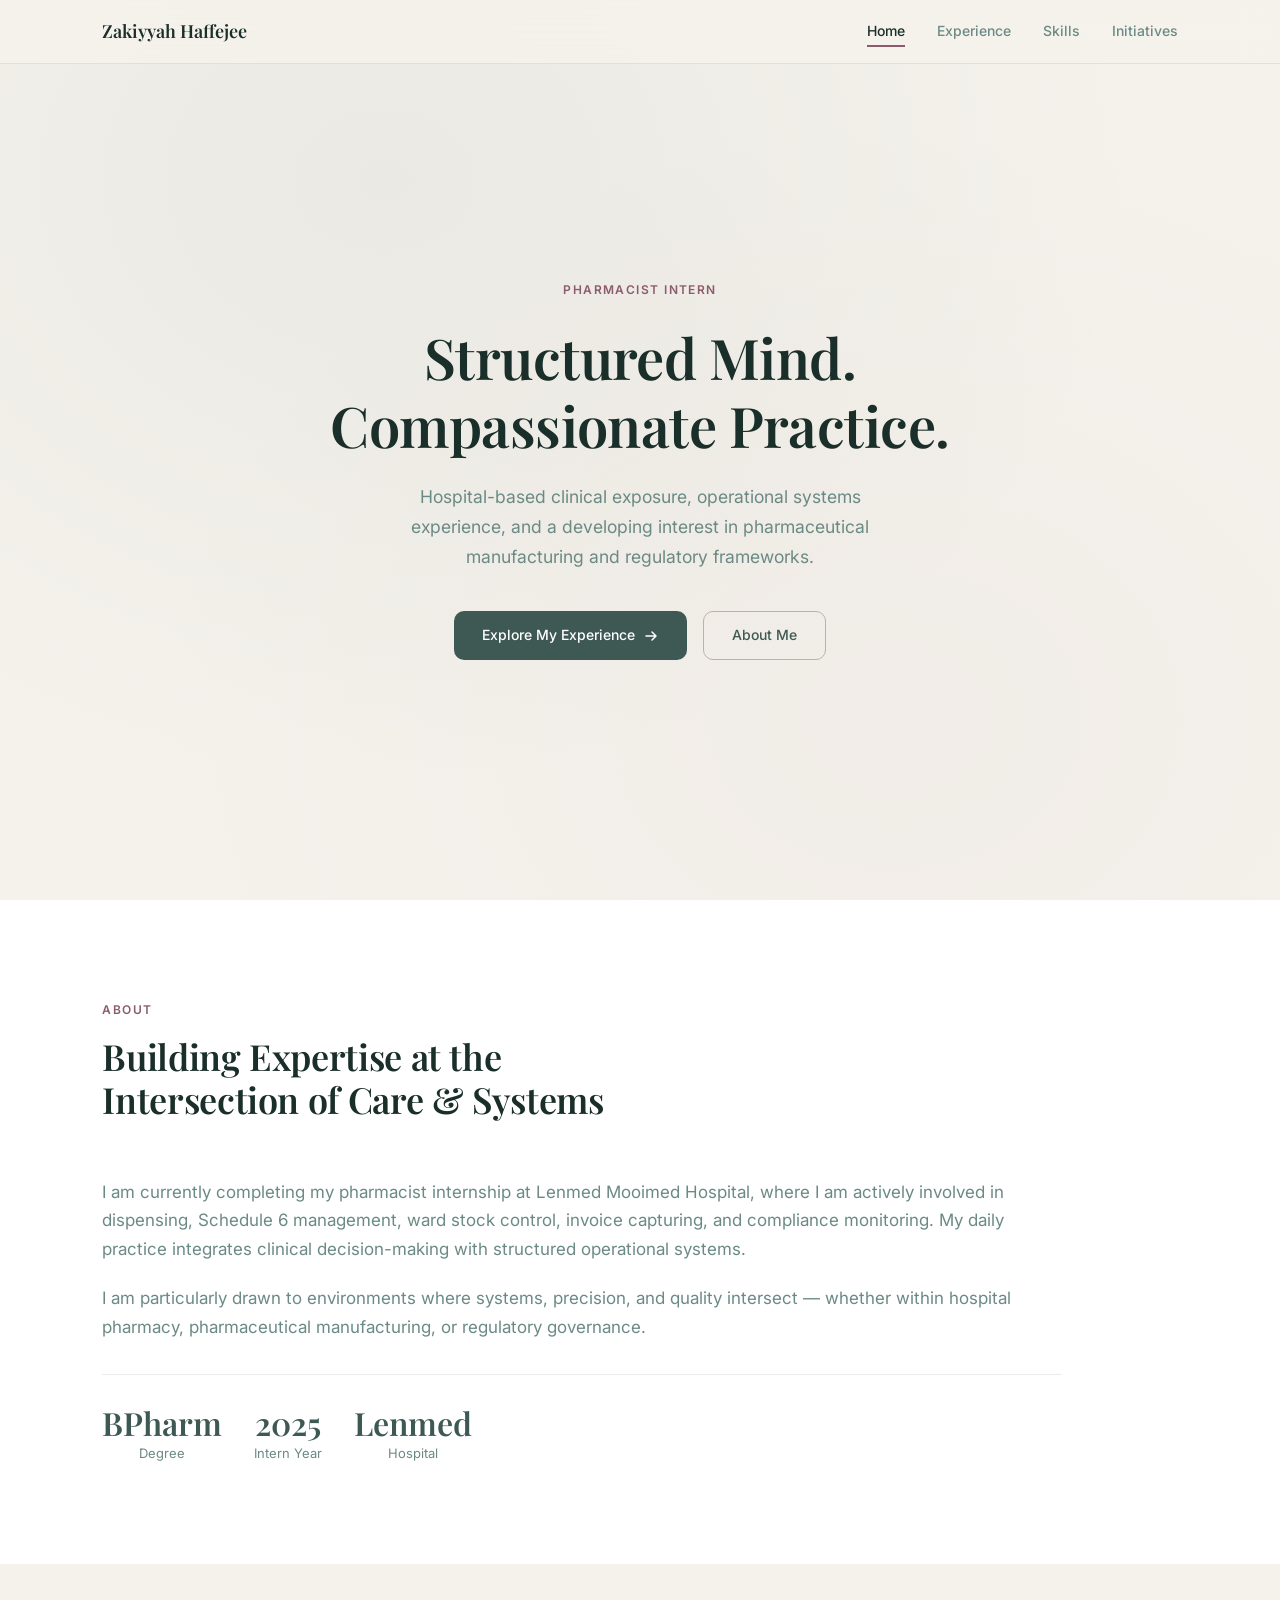
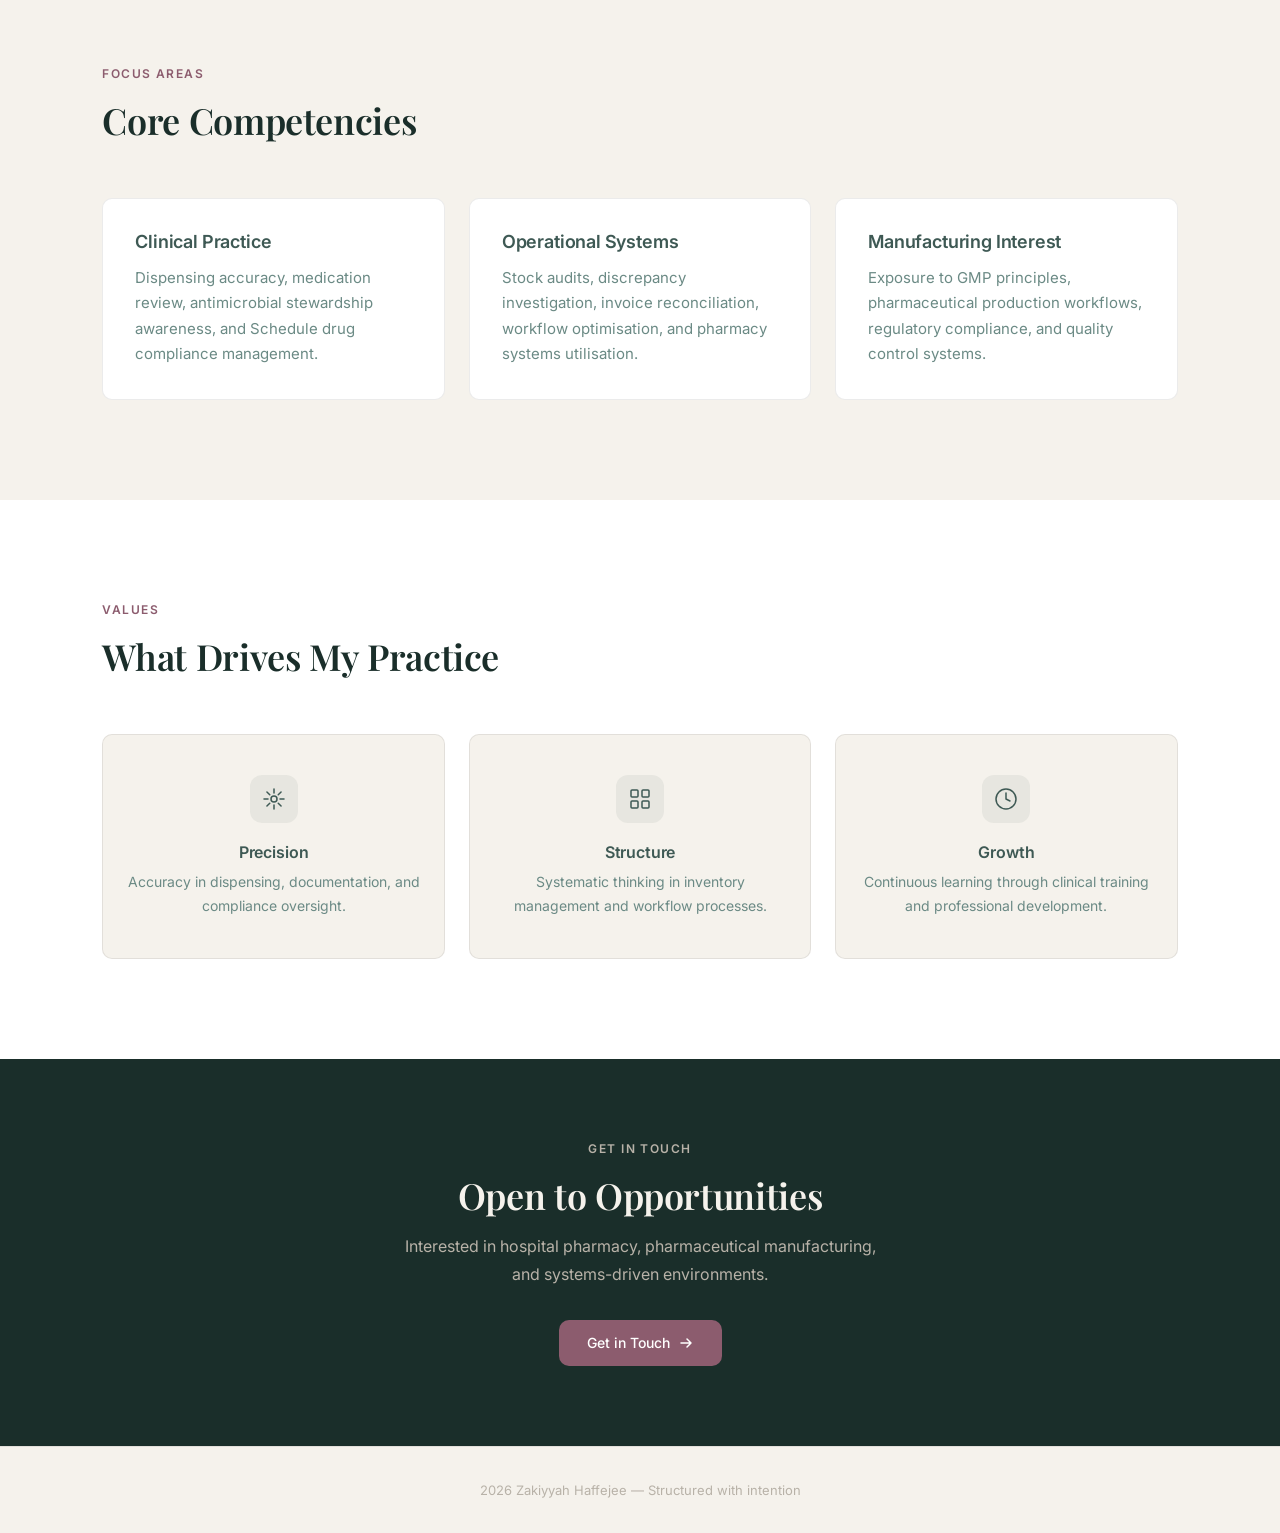
==== commit d1eead80: "redesign site with modern UX/UI overhaul Consolidate into single-page with smooth scrolling, new col" ====
--- a/index.html
+++ b/index.html
@@ -4,9 +4,10 @@
     <meta charset="UTF-8">
     <title>Zakiyyah Haffejee | Pharmacist Intern</title>
     <meta name="viewport" content="width=device-width, initial-scale=1.0">
+    <meta name="description" content="Pharmacist Intern with hospital-based clinical exposure, operational systems experience, and a developing interest in pharmaceutical manufacturing and regulatory frameworks.">
 
     <!-- Google Fonts -->
-    <link href="https://fonts.googleapis.com/css2?family=Playfair+Display:wght@500;600&family=Inter:wght@300;400;500;600&display=swap" rel="stylesheet">
+    <link href="https://fonts.googleapis.com/css2?family=Playfair+Display:wght@500;600;700&family=Inter:wght@300;400;500;600&display=swap" rel="stylesheet">
 
     <!-- Main CSS -->
     <link rel="stylesheet" href="style.css">
@@ -17,58 +18,98 @@
 <!-- ================= NAVBAR ================= -->
 
 <nav>
-    <div><strong>Zakiyyah Haffejee</strong></div>
-    <div>
-        <a href="index.html">Home</a>
+    <a href="index.html" class="logo">Zakiyyah Haffejee</a>
+    <div class="nav-links">
+        <a href="index.html" class="active">Home</a>
         <a href="experience.html">Experience</a>
         <a href="skills.html">Skills</a>
-        <a href="certifications.html">Certifications</a>
-        <a href="contact.html">Contact</a>
-    </div>
+        <a href="initiatives.html">Initiatives</a>
+    </div>
+    <button class="hamburger" aria-label="Toggle navigation menu" onclick="toggleMobileNav()">
+        <span></span>
+        <span></span>
+        <span></span>
+    </button>
 </nav>
 
-<!-- ================= HERO (PARALLAX) ================= -->
+<!-- Mobile Nav Overlay -->
+<div class="mobile-nav-overlay" id="mobileNav">
+    <a href="index.html" onclick="toggleMobileNav()">Home</a>
+    <a href="experience.html" onclick="toggleMobileNav()">Experience</a>
+    <a href="skills.html" onclick="toggleMobileNav()">Skills</a>
+    <a href="initiatives.html" onclick="toggleMobileNav()">Initiatives</a>
+</div>
+
+<!-- ================= HERO ================= -->
 
 <section class="hero">
     <div class="hero-content">
+        <span class="section-label">Pharmacist Intern</span>
         <h1>Structured Mind.<br>Compassionate Practice.</h1>
         <p>
-            Pharmacist Intern with hospital-based clinical exposure,
-            operational systems experience, and a developing interest in
-            pharmaceutical manufacturing and regulatory frameworks.
+            Hospital-based clinical exposure, operational systems experience,
+            and a developing interest in pharmaceutical manufacturing
+            and regulatory frameworks.
         </p>
-        <a href="experience.html" class="btn">Explore My Experience</a>
+        <div class="hero-actions">
+            <a href="experience.html" class="btn btn-primary">
+                <span>Explore My Experience</span>
+                <svg width="16" height="16" viewBox="0 0 16 16" fill="none" xmlns="http://www.w3.org/2000/svg"><path d="M3 8h10M9 4l4 4-4 4" stroke="currentColor" stroke-width="1.5" stroke-linecap="round" stroke-linejoin="round"/></svg>
+            </a>
+            <a href="#about" class="btn btn-secondary">About Me</a>
+        </div>
     </div>
 </section>
 
 <!-- ================= ABOUT SECTION ================= -->
 
+<section class="fade-in" id="about">
+    <div class="section-header">
+        <span class="section-label">About</span>
+        <h2>Building Expertise at the<br>Intersection of Care & Systems</h2>
+    </div>
+
+    <div class="about-content">
+        <div class="about-text">
+            <p>
+                I am currently completing my pharmacist internship at Lenmed Mooimed Hospital,
+                where I am actively involved in dispensing, Schedule 6 management,
+                ward stock control, invoice capturing, and compliance monitoring.
+                My daily practice integrates clinical decision-making with structured operational systems.
+            </p>
+            <p>
+                I am particularly drawn to environments where systems, precision,
+                and quality intersect — whether within hospital pharmacy,
+                pharmaceutical manufacturing, or regulatory governance.
+            </p>
+
+            <div class="about-stats">
+                <div class="stat">
+                    <div class="stat-number">BPharm</div>
+                    <div class="stat-label">Degree</div>
+                </div>
+                <div class="stat">
+                    <div class="stat-number">2025</div>
+                    <div class="stat-label">Intern Year</div>
+                </div>
+                <div class="stat">
+                    <div class="stat-number">Lenmed</div>
+                    <div class="stat-label">Hospital</div>
+                </div>
+            </div>
+        </div>
+    </div>
+</section>
+
+<!-- ================= CORE AREAS ================= -->
+
 <section class="fade-in">
-    <h2>About Me</h2>
-    <div class="section-divider"></div>
-
-    <p style="max-width:750px;">
-        I am currently completing my pharmacist internship at Lenmed Mooimed Hospital,
-        where I am actively involved in dispensing, Schedule 6 management,
-        ward stock control, invoice capturing, and compliance monitoring.
-        My daily practice integrates clinical decision-making with structured operational systems.
-    </p>
-
-    <p style="max-width:750px;">
-        I am particularly drawn to environments where systems, precision,
-        and quality intersect — whether within hospital pharmacy,
-        pharmaceutical manufacturing, or regulatory governance.
-    </p>
-</section>
-
-<!-- ================= CORE AREAS ================= -->
-
-<section class="fade-in">
-    <h2>Core Focus Areas</h2>
-    <div class="section-divider"></div>
+    <div class="section-header">
+        <span class="section-label">Focus Areas</span>
+        <h2>Core Competencies</h2>
+    </div>
 
     <div class="grid">
-
         <div class="card">
             <h3>Clinical Practice</h3>
             <p>
@@ -95,78 +136,98 @@
                 regulatory compliance, and quality control systems.
             </p>
         </div>
-
     </div>
 </section>
 
 <!-- ================= PROFESSIONAL VALUES ================= -->
 
 <section class="fade-in">
-    <h2>Professional Values</h2>
-    <div class="section-divider"></div>
-
-    <div class="grid">
-
-        <div class="card">
+    <div class="section-header">
+        <span class="section-label">Values</span>
+        <h2>What Drives My Practice</h2>
+    </div>
+
+    <div class="values-grid">
+        <div class="value-card">
+            <div class="value-icon">
+                <svg width="24" height="24" viewBox="0 0 24 24" fill="none" xmlns="http://www.w3.org/2000/svg"><circle cx="12" cy="12" r="3" stroke="currentColor" stroke-width="1.5"/><path d="M12 2v4M12 18v4M4.93 4.93l2.83 2.83M16.24 16.24l2.83 2.83M2 12h4M18 12h4M4.93 19.07l2.83-2.83M16.24 7.76l2.83-2.83" stroke="currentColor" stroke-width="1.5" stroke-linecap="round"/></svg>
+            </div>
             <h3>Precision</h3>
             <p>Accuracy in dispensing, documentation, and compliance oversight.</p>
         </div>
 
-        <div class="card">
+        <div class="value-card">
+            <div class="value-icon">
+                <svg width="24" height="24" viewBox="0 0 24 24" fill="none" xmlns="http://www.w3.org/2000/svg"><rect x="3" y="3" width="7" height="7" rx="1" stroke="currentColor" stroke-width="1.5"/><rect x="14" y="3" width="7" height="7" rx="1" stroke="currentColor" stroke-width="1.5"/><rect x="3" y="14" width="7" height="7" rx="1" stroke="currentColor" stroke-width="1.5"/><rect x="14" y="14" width="7" height="7" rx="1" stroke="currentColor" stroke-width="1.5"/></svg>
+            </div>
             <h3>Structure</h3>
             <p>Systematic thinking in inventory management and workflow processes.</p>
         </div>
 
-        <div class="card">
+        <div class="value-card">
+            <div class="value-icon">
+                <svg width="24" height="24" viewBox="0 0 24 24" fill="none" xmlns="http://www.w3.org/2000/svg"><path d="M12 22c5.523 0 10-4.477 10-10S17.523 2 12 2 2 6.477 2 12s4.477 10 10 10z" stroke="currentColor" stroke-width="1.5"/><path d="M12 6v6l4 2" stroke="currentColor" stroke-width="1.5" stroke-linecap="round" stroke-linejoin="round"/></svg>
+            </div>
             <h3>Growth</h3>
-            <p>Continuous learning through clinical training, manufacturing exposure, and professional development.</p>
-        </div>
-
+            <p>Continuous learning through clinical training and professional development.</p>
+        </div>
     </div>
 </section>
 
 <!-- ================= CALL TO ACTION ================= -->
 
-<section class="fade-in" style="text-align:center;">
-    <h2>Let’s Connect</h2>
-    <div class="section-divider" style="margin:auto;"></div>
-
+<section class="cta-section fade-in">
+    <span class="section-label" style="color: var(--stone);">Get in Touch</span>
+    <h2>Open to Opportunities</h2>
     <p>
-        Open to opportunities in hospital pharmacy,
+        Interested in hospital pharmacy,
         pharmaceutical manufacturing, and systems-driven environments.
     </p>
-
-    <a href="contact.html" class="btn">Contact Me</a>
+    <a href="mailto:zakiyyah@example.com" class="btn btn-primary">
+        <span>Get in Touch</span>
+        <svg width="16" height="16" viewBox="0 0 16 16" fill="none" xmlns="http://www.w3.org/2000/svg"><path d="M3 8h10M9 4l4 4-4 4" stroke="currentColor" stroke-width="1.5" stroke-linecap="round" stroke-linejoin="round"/></svg>
+    </a>
 </section>
 
 <!-- ================= FOOTER ================= -->
 
 <footer>
-    © 2026 Zakiyyah Haffejee | Structured with intention
+    <p style="margin:0; color: var(--stone);">2026 Zakiyyah Haffejee &mdash; Structured with intention</p>
 </footer>
 
-<!-- ================= SCROLL ANIMATION SCRIPT ================= -->
+<!-- ================= SCRIPTS ================= -->
 
 <script>
+// Scroll fade-in animation
 const faders = document.querySelectorAll('.fade-in');
-
-const appearOptions = {
-  threshold: 0.2
-};
-
 const appearOnScroll = new IntersectionObserver(function(entries, observer) {
-  entries.forEach(entry => {
-    if (!entry.isIntersecting) {
-      return;
+    entries.forEach(entry => {
+        if (entry.isIntersecting) {
+            entry.target.classList.add('visible');
+            observer.unobserve(entry.target);
+        }
+    });
+}, { threshold: 0.15 });
+
+faders.forEach(fader => appearOnScroll.observe(fader));
+
+// Mobile nav toggle
+function toggleMobileNav() {
+    const overlay = document.getElementById('mobileNav');
+    const hamburger = document.querySelector('.hamburger');
+    overlay.classList.toggle('open');
+    hamburger.classList.toggle('open');
+    document.body.style.overflow = overlay.classList.contains('open') ? 'hidden' : '';
+}
+
+// Navbar background on scroll
+window.addEventListener('scroll', () => {
+    const nav = document.querySelector('nav');
+    if (window.scrollY > 50) {
+        nav.style.boxShadow = 'var(--shadow-sm)';
     } else {
-      entry.target.classList.add('visible');
-      observer.unobserve(entry.target);
+        nav.style.boxShadow = 'none';
     }
-  });
-}, appearOptions);
-
-faders.forEach(fader => {
-  appearOnScroll.observe(fader);
 });
 </script>
 
--- a/style.css
+++ b/style.css
@@ -1,5 +1,5 @@
 /* =====================================================
-   ZAKIYYAH HAFFEEJEE – PHARMACY PORTFOLIO STYLESHEET
+   ZAKIYYAH HAFFEJEE – PHARMACY PORTFOLIO STYLESHEET
    Structured. Elegant. Intentional.
 ===================================================== */
 
@@ -8,19 +8,29 @@
 ========================= */
 
 :root {
-  --deep-black: #060D0C;
+  --deep: #1a2e2a;
   --primary: #3E5954;
-  --muted: #758886;
-  --neutral: #C6C2BB;
-  --light: #F0EDE5;
-  --accent: #985D7B;
+  --muted: #6b8a85;
+  --stone: #b8b2a8;
+  --light: #f5f2ec;
+  --white: #ffffff;
+  --accent: #8c5c6e;
+  --accent-light: #a87389;
+  --border: rgba(0, 0, 0, 0.08);
+  --shadow-sm: 0 1px 3px rgba(0, 0, 0, 0.04);
+  --shadow-md: 0 4px 16px rgba(0, 0, 0, 0.06);
+  --shadow-lg: 0 8px 30px rgba(0, 0, 0, 0.08);
+  --radius: 10px;
+  --transition: 0.3s cubic-bezier(0.4, 0, 0.2, 1);
 }
 
 /* =========================
    GLOBAL RESET
 ========================= */
 
-* {
+*,
+*::before,
+*::after {
   margin: 0;
   padding: 0;
   box-sizing: border-box;
@@ -28,14 +38,22 @@
 
 html {
   scroll-behavior: smooth;
+  font-size: 16px;
 }
 
 body {
   font-family: 'Inter', sans-serif;
   background: var(--light);
-  color: var(--deep-black);
-  line-height: 1.7;
+  color: var(--deep);
+  line-height: 1.6;
   overflow-x: hidden;
+  -webkit-font-smoothing: antialiased;
+  -moz-osx-font-smoothing: grayscale;
+}
+
+img {
+  max-width: 100%;
+  display: block;
 }
 
 /* =========================
@@ -44,27 +62,43 @@
 
 h1, h2, h3 {
   font-family: 'Playfair Display', serif;
-  letter-spacing: 0.5px;
+  letter-spacing: -0.01em;
+  line-height: 1.2;
+  text-wrap: balance;
 }
 
 h1 {
-  font-size: 3rem;
+  font-size: clamp(2.25rem, 5vw, 3.5rem);
+  font-weight: 600;
 }
 
 h2 {
-  font-size: 2.2rem;
-  margin-bottom: 20px;
+  font-size: clamp(1.75rem, 3vw, 2.25rem);
+  font-weight: 600;
+  color: var(--deep);
+}
+
+h3 {
+  font-size: 1.125rem;
+  font-weight: 600;
   color: var(--primary);
-}
-
-h3 {
-  font-size: 1.3rem;
-  margin-bottom: 15px;
+  font-family: 'Inter', sans-serif;
+}
+
+p {
+  margin-bottom: 1rem;
+  color: var(--muted);
+  line-height: 1.7;
+}
+
+.section-label {
+  font-size: 0.75rem;
+  font-weight: 600;
+  letter-spacing: 0.12em;
+  text-transform: uppercase;
   color: var(--accent);
-}
-
-p {
-  margin-bottom: 15px;
+  margin-bottom: 1rem;
+  display: block;
 }
 
 /* =========================
@@ -75,61 +109,203 @@
   position: fixed;
   width: 100%;
   top: 0;
-  padding: 18px 8%;
+  padding: 0 8%;
+  height: 64px;
   display: flex;
   justify-content: space-between;
   align-items: center;
-  background: rgba(240, 237, 229, 0.92);
-  backdrop-filter: blur(10px);
-  border-bottom: 1px solid var(--neutral);
+  background: rgba(245, 242, 236, 0.85);
+  backdrop-filter: blur(16px);
+  -webkit-backdrop-filter: blur(16px);
+  border-bottom: 1px solid var(--border);
   z-index: 1000;
-}
-
-nav a {
+  transition: var(--transition);
+}
+
+nav .logo {
+  font-family: 'Playfair Display', serif;
+  font-size: 1.125rem;
+  font-weight: 600;
+  color: var(--deep);
   text-decoration: none;
-  color: var(--deep-black);
-  margin-left: 30px;
+}
+
+.nav-links {
+  display: flex;
+  align-items: center;
+  gap: 2rem;
+}
+
+.nav-links a {
+  text-decoration: none;
+  color: var(--muted);
+  font-size: 0.875rem;
   font-weight: 500;
-  transition: 0.3s ease;
-}
-
-nav a:hover {
-  color: var(--accent);
-}
-
-/* =========================
-   HERO SECTION (PARALLAX)
+  transition: var(--transition);
+  position: relative;
+}
+
+.nav-links a::after {
+  content: '';
+  position: absolute;
+  bottom: -4px;
+  left: 0;
+  width: 0;
+  height: 1.5px;
+  background: var(--accent);
+  transition: var(--transition);
+}
+
+.nav-links a:hover {
+  color: var(--deep);
+}
+
+.nav-links a:hover::after {
+  width: 100%;
+}
+
+.nav-links a.active {
+  color: var(--deep);
+}
+
+.nav-links a.active::after {
+  width: 100%;
+}
+
+/* Mobile hamburger */
+.hamburger {
+  display: none;
+  flex-direction: column;
+  gap: 5px;
+  cursor: pointer;
+  padding: 4px;
+  background: none;
+  border: none;
+  z-index: 1100;
+}
+
+.hamburger span {
+  display: block;
+  width: 22px;
+  height: 2px;
+  background: var(--deep);
+  transition: var(--transition);
+  border-radius: 2px;
+}
+
+.hamburger.open span:nth-child(1) {
+  transform: rotate(45deg) translate(5px, 5px);
+}
+
+.hamburger.open span:nth-child(2) {
+  opacity: 0;
+}
+
+.hamburger.open span:nth-child(3) {
+  transform: rotate(-45deg) translate(5px, -5px);
+}
+
+/* =========================
+   HERO SECTION
 ========================= */
 
 .hero {
-  height: 100vh;
-  background-image:
-    linear-gradient(rgba(6,13,12,0.55), rgba(6,13,12,0.55)),
-    url("hero.jpg");
-  background-size: cover;
-  background-position: center;
-  background-attachment: fixed; /* subtle parallax */
+  min-height: 100vh;
   display: flex;
   align-items: center;
   justify-content: center;
   text-align: center;
-  padding: 0 20px;
-  color: var(--light);
+  padding: 120px 8% 80px;
   position: relative;
+  overflow: hidden;
+  background: var(--light);
+}
+
+.hero::before {
+  content: '';
+  position: absolute;
+  top: 0;
+  left: 0;
+  right: 0;
+  bottom: 0;
+  background:
+    radial-gradient(ellipse at 30% 20%, rgba(62, 89, 84, 0.06) 0%, transparent 60%),
+    radial-gradient(ellipse at 70% 80%, rgba(140, 92, 110, 0.04) 0%, transparent 60%);
+  pointer-events: none;
 }
 
 .hero-content {
-  max-width: 750px;
-  animation: fadeUp 1.2s ease forwards;
+  max-width: 680px;
+  position: relative;
+  z-index: 1;
+  animation: fadeUp 0.8s ease forwards;
+}
+
+.hero-content .section-label {
+  margin-bottom: 1.5rem;
 }
 
 .hero h1 {
-  margin-bottom: 20px;
+  margin-bottom: 1.5rem;
+  color: var(--deep);
 }
 
 .hero p {
   font-size: 1.1rem;
-  opacity: 0.9;
+  color: var(--muted);
+  margin-bottom: 2.5rem;
+  max-width: 540px;
+  margin-left: auto;
+  margin-right: auto;
+}
+
+.hero-actions {
+  display: flex;
+  gap: 1rem;
+  justify-content: center;
+  flex-wrap: wrap;
+}
+
+/* =========================
+   BUTTONS
+========================= */
+
+.btn {
+  display: inline-flex;
+  align-items: center;
+  gap: 0.5rem;
+  padding: 0.75rem 1.75rem;
+  font-size: 0.875rem;
+  font-weight: 500;
+  font-family: 'Inter', sans-serif;
+  text-decoration: none;
+  border-radius: var(--radius);
+  transition: var(--transition);
+  cursor: pointer;
+  border: none;
+}
+
+.btn-primary {
+  background: var(--primary);
+  color: var(--white);
+}
+
+.btn-primary:hover {
+  background: var(--deep);
+  transform: translateY(-1px);
+  box-shadow: var(--shadow-md);
+}
+
+.btn-secondary {
+  background: transparent;
+  color: var(--primary);
+  border: 1.5px solid var(--stone);
+}
+
+.btn-secondary:hover {
+  border-color: var(--primary);
+  background: var(--white);
+  transform: translateY(-1px);
 }
 
 /* =========================
@@ -140,11 +316,29 @@
   padding: 100px 8%;
 }
 
+.section-header {
+  margin-bottom: 3.5rem;
+}
+
+.section-header h2 {
+  margin-top: 0.25rem;
+}
+
+.section-header p {
+  max-width: 540px;
+  margin-top: 1rem;
+}
+
 .section-divider {
-  width: 60px;
-  height: 3px;
+  width: 40px;
+  height: 2px;
   background: var(--accent);
-  margin-bottom: 40px;
+  margin-bottom: 2rem;
+}
+
+/* Alternating section backgrounds */
+section:nth-child(even) {
+  background: var(--white);
 }
 
 /* =========================
@@ -153,127 +347,420 @@
 
 .grid {
   display: grid;
-  grid-template-columns: repeat(auto-fit, minmax(280px, 1fr));
-  gap: 30px;
+  grid-template-columns: repeat(auto-fit, minmax(300px, 1fr));
+  gap: 1.5rem;
 }
 
 .card {
-  background: white;
-  padding: 35px;
+  background: var(--white);
+  padding: 2rem;
+  border-radius: var(--radius);
+  border: 1px solid var(--border);
+  transition: var(--transition);
+  position: relative;
+}
+
+.card::before {
+  content: '';
+  position: absolute;
+  top: 0;
+  left: 0;
+  right: 0;
+  height: 3px;
+  background: var(--primary);
+  border-radius: var(--radius) var(--radius) 0 0;
+  opacity: 0;
+  transition: var(--transition);
+}
+
+.card:hover {
+  transform: translateY(-4px);
+  box-shadow: var(--shadow-lg);
+  border-color: transparent;
+}
+
+.card:hover::before {
+  opacity: 1;
+}
+
+.card h3 {
+  margin-bottom: 0.75rem;
+}
+
+.card p {
+  font-size: 0.9375rem;
+  margin-bottom: 0;
+}
+
+/* Card on even (white) sections */
+section:nth-child(even) .card {
+  background: var(--light);
+}
+
+/* =========================
+   VALUES / ICON CARDS
+========================= */
+
+.values-grid {
+  display: grid;
+  grid-template-columns: repeat(auto-fit, minmax(220px, 1fr));
+  gap: 1.5rem;
+}
+
+.value-card {
+  text-align: center;
+  padding: 2.5rem 1.5rem;
+  background: var(--white);
+  border-radius: var(--radius);
+  border: 1px solid var(--border);
+  transition: var(--transition);
+}
+
+.value-card:hover {
+  transform: translateY(-4px);
+  box-shadow: var(--shadow-lg);
+  border-color: transparent;
+}
+
+.value-icon {
+  width: 48px;
+  height: 48px;
+  margin: 0 auto 1.25rem;
+  display: flex;
+  align-items: center;
+  justify-content: center;
+  background: rgba(62, 89, 84, 0.08);
   border-radius: 12px;
-  border: 1px solid var(--neutral);
-  transition: 0.4s ease;
-}
-
-.card:hover {
-  transform: translateY(-6px);
-  box-shadow: 0 10px 25px rgba(0,0,0,0.08);
-}
-
-.card h3 {
-  margin-bottom: 15px;
-}
-
-/* =========================
-   BUTTONS
-========================= */
-
-.btn {
-  display: inline-block;
-  padding: 12px 28px;
-  background: var(--primary);
-  color: white;
-  text-decoration: none;
-  border-radius: 6px;
+  color: var(--primary);
+}
+
+.value-card h3 {
+  margin-bottom: 0.5rem;
+  font-size: 1rem;
+}
+
+.value-card p {
+  font-size: 0.875rem;
+  margin-bottom: 0;
+}
+
+section:nth-child(even) .value-card {
+  background: var(--light);
+}
+
+/* =========================
+   ABOUT LAYOUT
+========================= */
+
+.about-content {
+  display: flex;
+  gap: 4rem;
+  align-items: flex-start;
+  max-width: 960px;
+}
+
+.about-text {
+  flex: 1;
+}
+
+.about-text p {
+  font-size: 1.0625rem;
+  margin-bottom: 1.25rem;
+}
+
+.about-stats {
+  display: flex;
+  gap: 2rem;
+  margin-top: 2rem;
+  padding-top: 2rem;
+  border-top: 1px solid var(--border);
+}
+
+.stat {
+  text-align: center;
+}
+
+.stat-number {
+  font-family: 'Playfair Display', serif;
+  font-size: 2rem;
+  font-weight: 600;
+  color: var(--primary);
+  line-height: 1;
+}
+
+.stat-label {
+  font-size: 0.8125rem;
+  color: var(--muted);
+  margin-top: 0.25rem;
+}
+
+/* =========================
+   ACCORDION (EXPERIENCE)
+========================= */
+
+.experience-list {
+  max-width: 800px;
+}
+
+.accordion-item {
+  margin-bottom: 1rem;
+  border-radius: var(--radius);
+  overflow: hidden;
+  border: 1px solid var(--border);
+  background: var(--white);
+  transition: var(--transition);
+}
+
+.accordion-item:hover {
+  border-color: var(--stone);
+}
+
+.accordion-header {
+  padding: 1.25rem 1.5rem;
+  background: var(--white);
+  color: var(--deep);
+  cursor: pointer;
   font-weight: 500;
-  transition: 0.3s ease;
-  margin-top: 10px;
-}
-
-.btn:hover {
-  background: var(--accent);
-}
-
-/* =========================
-   ACCORDION (EXPERIENCE)
-========================= */
-
-.accordion-item {
-  margin-bottom: 25px;
-  border-radius: 8px;
-  overflow: hidden;
-  border: 1px solid var(--neutral);
-}
-
-.accordion-header {
-  padding: 20px;
-  background: var(--primary);
-  color: white;
-  cursor: pointer;
-  font-weight: 600;
-  transition: 0.3s ease;
+  font-size: 0.9375rem;
+  transition: var(--transition);
+  display: flex;
+  justify-content: space-between;
+  align-items: center;
+  gap: 1rem;
 }
 
 .accordion-header:hover {
-  background: var(--accent);
+  background: var(--light);
+}
+
+.accordion-header span {
+  font-size: 1.25rem;
+  color: var(--muted);
+  font-weight: 300;
+  transition: var(--transition);
+  flex-shrink: 0;
+  width: 24px;
+  height: 24px;
+  display: flex;
+  align-items: center;
+  justify-content: center;
 }
 
 .accordion-content {
   max-height: 0;
   overflow: hidden;
-  transition: max-height 0.6s ease;
-  background: white;
-  padding: 0 20px;
-}
-
-.accordion-content.open {
-  padding: 25px 20px;
-}
-
-/* =========================
-   CONTACT SECTION
-========================= */
-
-.contact-section {
-  background: var(--deep-black);
+  transition: max-height 0.5s cubic-bezier(0.4, 0, 0.2, 1);
+  background: var(--white);
+}
+
+.accordion-content-inner {
+  padding: 0 1.5rem 1.5rem;
+}
+
+.accordion-content.open .accordion-content-inner {
+  padding-top: 0.5rem;
+}
+
+.accordion-content h4 {
+  font-family: 'Inter', sans-serif;
+  font-size: 0.8125rem;
+  font-weight: 600;
+  text-transform: uppercase;
+  letter-spacing: 0.08em;
+  color: var(--accent);
+  margin-top: 1.5rem;
+  margin-bottom: 0.75rem;
+}
+
+.accordion-content h4:first-child {
+  margin-top: 0;
+}
+
+.accordion-content ul {
+  list-style: none;
+  margin: 0;
+  padding: 0;
+}
+
+.accordion-content li {
+  position: relative;
+  padding-left: 1.25rem;
+  margin-bottom: 0.5rem;
+  font-size: 0.9375rem;
+  color: var(--muted);
+  line-height: 1.6;
+}
+
+.accordion-content li::before {
+  content: '';
+  position: absolute;
+  left: 0;
+  top: 0.6em;
+  width: 5px;
+  height: 5px;
+  border-radius: 50%;
+  background: var(--stone);
+}
+
+section:nth-child(even) .accordion-item {
+  background: var(--light);
+}
+
+section:nth-child(even) .accordion-header {
+  background: var(--light);
+}
+
+section:nth-child(even) .accordion-header:hover {
+  background: rgba(0,0,0,0.02);
+}
+
+section:nth-child(even) .accordion-content {
+  background: var(--light);
+}
+
+/* =========================
+   CTA SECTION
+========================= */
+
+.cta-section {
+  text-align: center;
+  padding: 80px 8%;
+  background: var(--deep);
   color: var(--light);
-  text-align: center;
-}
-
-.contact-form {
+}
+
+.cta-section h2 {
+  color: var(--light);
+}
+
+.cta-section p {
+  color: var(--stone);
+  max-width: 480px;
+  margin: 1rem auto 2rem;
+}
+
+.cta-section .btn-primary {
+  background: var(--accent);
+}
+
+.cta-section .btn-primary:hover {
+  background: var(--accent-light);
+}
+
+/* =========================
+   SKILLS PAGE
+========================= */
+
+.page-header {
+  padding: 120px 8% 60px;
+  background: var(--light);
+}
+
+.page-header .section-label {
+  margin-bottom: 1rem;
+}
+
+.page-header h1 {
+  font-size: clamp(2rem, 4vw, 2.75rem);
+  color: var(--deep);
   max-width: 600px;
-  margin: 40px auto 0 auto;
-  display: flex;
-  flex-direction: column;
-  gap: 20px;
-}
-
-.contact-form input,
-.contact-form textarea {
-  padding: 12px;
-  border: none;
-  border-radius: 6px;
-  font-family: 'Inter', sans-serif;
-}
-
-.contact-form textarea {
-  resize: none;
-  height: 120px;
-}
-
-.contact-form button {
-  background: var(--accent);
-  border: none;
-  padding: 12px;
-  border-radius: 6px;
-  color: white;
+}
+
+.page-header p {
+  max-width: 540px;
+  margin-top: 1rem;
+}
+
+.skill-container {
+  padding: 0 8% 100px;
+}
+
+.skill-theme {
+  margin-bottom: 1rem;
+  border-radius: var(--radius);
+  overflow: hidden;
+  border: 1px solid var(--border);
+  background: var(--white);
+  transition: var(--transition);
+}
+
+.skill-theme:hover {
+  border-color: var(--stone);
+}
+
+.skill-header {
+  font-size: 0.9375rem;
   font-weight: 500;
   cursor: pointer;
-  transition: 0.3s ease;
-}
-
-.contact-form button:hover {
-  background: var(--muted);
+  padding: 1.25rem 1.5rem;
+  transition: var(--transition);
+  display: flex;
+  justify-content: space-between;
+  align-items: center;
+  color: var(--deep);
+}
+
+.skill-header::after {
+  content: '+';
+  font-size: 1.25rem;
+  font-weight: 300;
+  color: var(--muted);
+  transition: var(--transition);
+}
+
+.skill-header:hover {
+  background: var(--light);
+}
+
+.skill-panel {
+  max-height: 0;
+  overflow: hidden;
+  transition: max-height 0.5s cubic-bezier(0.4, 0, 0.2, 1);
+}
+
+.skill-content {
+  padding: 0 1.5rem 1.5rem;
+}
+
+.skill-content h3 {
+  font-family: 'Inter', sans-serif;
+  font-size: 0.8125rem;
+  font-weight: 600;
+  text-transform: uppercase;
+  letter-spacing: 0.08em;
+  color: var(--accent);
+  margin-top: 1.5rem;
+  margin-bottom: 0.75rem;
+}
+
+.skill-content h3:first-child {
+  margin-top: 0;
+}
+
+.skill-content ul {
+  list-style: none;
+  margin: 0;
+  padding: 0;
+}
+
+.skill-content li {
+  position: relative;
+  padding-left: 1.25rem;
+  margin-bottom: 0.5rem;
+  font-size: 0.9375rem;
+  color: var(--muted);
+  line-height: 1.6;
+}
+
+.skill-content li::before {
+  content: '';
+  position: absolute;
+  left: 0;
+  top: 0.6em;
+  width: 5px;
+  height: 5px;
+  border-radius: 50%;
+  background: var(--stone);
 }
 
 /* =========================
@@ -282,10 +769,11 @@
 
 footer {
   text-align: center;
-  padding: 30px;
-  background: var(--deep-black);
-  color: var(--neutral);
-  font-size: 0.9rem;
+  padding: 2rem 8%;
+  background: var(--light);
+  color: var(--stone);
+  font-size: 0.8125rem;
+  border-top: 1px solid var(--border);
 }
 
 /* =========================
@@ -294,8 +782,8 @@
 
 .fade-in {
   opacity: 0;
-  transform: translateY(40px);
-  transition: 1s ease;
+  transform: translateY(24px);
+  transition: 0.7s cubic-bezier(0.4, 0, 0.2, 1);
 }
 
 .fade-in.visible {
@@ -306,7 +794,7 @@
 @keyframes fadeUp {
   from {
     opacity: 0;
-    transform: translateY(30px);
+    transform: translateY(20px);
   }
   to {
     opacity: 1;
@@ -315,24 +803,122 @@
 }
 
 /* =========================
+   MOBILE OVERLAY NAV
+========================= */
+
+.mobile-nav-overlay {
+  position: fixed;
+  top: 0;
+  left: 0;
+  right: 0;
+  bottom: 0;
+  background: rgba(245, 242, 236, 0.98);
+  backdrop-filter: blur(20px);
+  -webkit-backdrop-filter: blur(20px);
+  z-index: 1050;
+  display: flex;
+  flex-direction: column;
+  align-items: center;
+  justify-content: center;
+  gap: 2rem;
+  opacity: 0;
+  pointer-events: none;
+  transition: var(--transition);
+}
+
+.mobile-nav-overlay.open {
+  opacity: 1;
+  pointer-events: auto;
+}
+
+.mobile-nav-overlay a {
+  font-family: 'Playfair Display', serif;
+  font-size: 1.75rem;
+  font-weight: 600;
+  text-decoration: none;
+  color: var(--deep);
+  transition: var(--transition);
+}
+
+.mobile-nav-overlay a:hover {
+  color: var(--accent);
+}
+
+/* =========================
    RESPONSIVE
 ========================= */
 
 @media (max-width: 768px) {
-
   nav {
-    padding: 15px 5%;
+    padding: 0 5%;
+  }
+
+  .nav-links {
+    display: none;
+  }
+
+  .hamburger {
+    display: flex;
   }
 
   section {
-    padding: 80px 5%;
-  }
-
-  h1 {
-    font-size: 2.2rem;
+    padding: 64px 5%;
   }
 
   .hero {
-    background-attachment: scroll; /* improves mobile performance */
-  }
-}
+    padding: 100px 5% 64px;
+    min-height: auto;
+    min-height: 90vh;
+  }
+
+  .hero p {
+    font-size: 1rem;
+  }
+
+  .hero-actions {
+    flex-direction: column;
+    align-items: center;
+  }
+
+  .grid {
+    grid-template-columns: 1fr;
+  }
+
+  .values-grid {
+    grid-template-columns: 1fr 1fr;
+  }
+
+  .about-content {
+    flex-direction: column;
+    gap: 2rem;
+  }
+
+  .about-stats {
+    justify-content: center;
+  }
+
+  .page-header {
+    padding: 100px 5% 40px;
+  }
+
+  .skill-container {
+    padding: 0 5% 64px;
+    margin: 0;
+  }
+
+  .cta-section {
+    padding: 64px 5%;
+  }
+}
+
+@media (max-width: 480px) {
+  .values-grid {
+    grid-template-columns: 1fr;
+  }
+
+  .about-stats {
+    flex-direction: column;
+    align-items: center;
+    gap: 1.5rem;
+  }
+}
